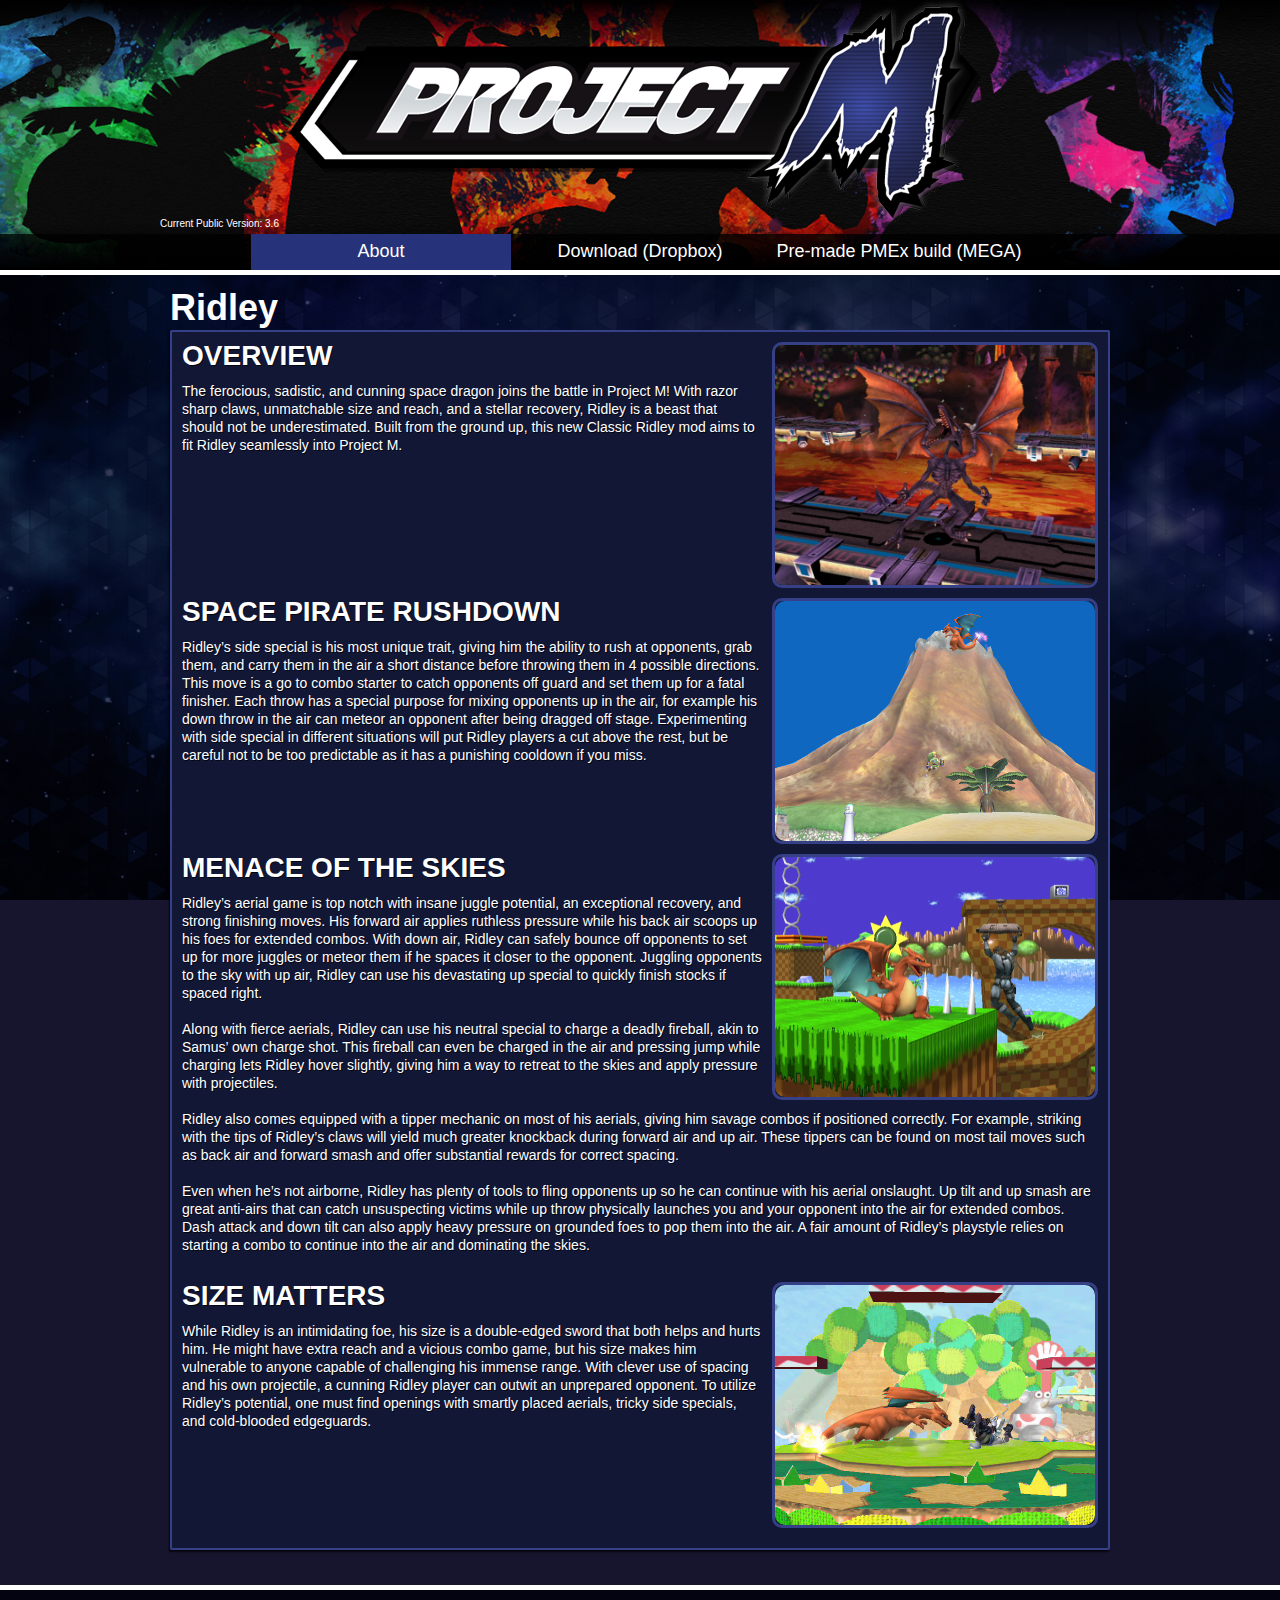
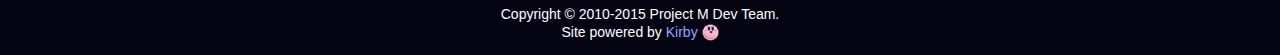
==== index.html @ 3164b512 "rename" ====
<!DOCTYPE html>
<html lang="en"><head><meta http-equiv="Content-Type" content="text/html; charset=UTF-8"><script type="text/javascript" async="" src="./Project M - Charizard_files/ga.js.download"></script><script type="text/javascript" async="" src="./Project%20M%20-%20Charizard_files/ga.js.download"></script><script type="text/javascript" async="" src="./Project%20M%20-%20Charizard_files/ga.js.download"></script>
<script type="text/javascript">window.addEventListener('DOMContentLoaded',function(){var v=archive_analytics.values;v.service='wb';v.server_name='wwwb-app57.us.archive.org';v.server_ms=427;archive_analytics.send_pageview({});});</script>
<script type="text/javascript" src="./Project M - Charizard_files/ait-client-rewrite.js.download" charset="utf-8"></script>
<script type="text/javascript" src="./Project M - Charizard_files/wbhack.js.download" charset="utf-8"></script>
<link rel="stylesheet" type="text/css" href="./Project M - Charizard_files/banner-styles.css">
<link rel="stylesheet" type="text/css" href="./Project M - Charizard_files/iconochive.css">
<!-- End Wayback Rewrite JS Include -->

  
  <title>Project M - Ridley</title>
  
  <meta name="description" content="Project M is a community-made mod of Brawl inspired by Super Smash Bros. Melee&#39;s gameplay designed to add rich, technical gameplay to a balanced cast of characters while additionally enhancing the speed of play.">
  <meta name="keywords" content="smash bros, melee, brawl, competitive, fighter">
  <meta name="robots" content="index, follow">

  <link rel="icon" type="image/png" href="https://web.archive.org/web/20151129030124im_/http://projectmgame.com:80/assets/images/fav-icon.png">
  <link href="./Project M - Charizard_files/styles.css" rel="stylesheet" type="text/css">
  <link rel="stylesheet" href="./Project M - Charizard_files/960.css">
  <script src="./Project M - Charizard_files/jquery.js.download"></script><style>@media print {#ghostery-purple-box {display:none !important}}</style>
  <script src="./Project M - Charizard_files/jquery.cycle.lite.js.download"></script>
  <script src="./Project M - Charizard_files/chart.js.download"></script>
  <link href="./Project M - Charizard_files/css" rel="stylesheet" type="text/css">
  </head>

<body style=""><!-- BEGIN WAYBACK TOOLBAR INSERT -->
<script type="text/javascript" src="./Project M - Charizard_files/timestamp.js.download" charset="utf-8"></script>
<script type="text/javascript" src="./Project M - Charizard_files/graph-calc.js.download" charset="utf-8"></script>
<script type="text/javascript" src="./Project M - Charizard_files/auto-complete.js.download" charset="utf-8"></script>
<script type="text/javascript" src="./Project M - Charizard_files/toolbar.js.download" charset="utf-8"></script>
<style type="text/css">
body {
  margin-top:0 !important;
  padding-top:0 !important;
  /*min-width:800px !important;*/
}
.wb-autocomplete-suggestions {
    text-align: left; cursor: default; border: 1px solid #ccc; border-top: 0; background: #fff; box-shadow: -1px 1px 3px rgba(0,0,0,.1);
    position: absolute; display: none; z-index: 2147483647; max-height: 254px; overflow: hidden; overflow-y: auto; box-sizing: border-box;
}
.wb-autocomplete-suggestion { position: relative; padding: 0 .6em; line-height: 23px; white-space: nowrap; overflow: hidden; text-overflow: ellipsis; font-size: 1.02em; color: #333; }
.wb-autocomplete-suggestion b { font-weight: bold; }
.wb-autocomplete-suggestion.selected { background: #f0f0f0; }
</style>
<script type="text/javascript">
__wm.bt(600,27,25,2,"web","http://projectmgame.com:80/en/characters/charizard","2015-11-29",1996);
</script><div class="wb-autocomplete-suggestions "></div><div class="wb-autocomplete-suggestions " style="left: 17px; top: 22px; width: 675px;"></div>
<!-- END WAYBACK TOOLBAR INSERT -->

	<header style="background-image:url('new.jpg'); background-size:cover;">
		<div class="logo"><a href="http://www.reddit.com/r/SSBPM"><img src="./Project M - Charizard_files/logo2.png" alt="Project M"></a></div>
	</header><div class="menu_div">
	<nav class="menu container_12">
	  <ul>
				<!-- <li><a href="https://web.archive.org/web/20151129030124/http://projectmgame.com/en/">Home</a></li> -->
				<li><a class="active" href="#">About</a></li>
				<li><a href="#">Download (Dropbox)</a></li>
				<li><a  href="#">Pre-made PMEx build (MEGA)</a></li>
				<!-- <li><a href="https://web.archive.org/web/20151129030124/http://projectmgame.com/en/stages">Stages</a></li>
				<li><a href="https://web.archive.org/web/20151129030124/http://projectmgame.com/en/streams">Streams</a></li> -->
			  </ul>
	</nav>

</div>

<div class="versions">
	<div class="publicVersion">Current Public Version: 3.6</div>
</div>


<script type="text/javascript">
$( "#devVersNum" ).load( "/version.php", function() {
});
</script>
<div class="main" style="background-image:url('bg-galaxy3-6.png'); background-size:cover;">

	<div class="container_12">
	
		
		<article class="content char_page grid_12">
			<h1>Ridley</h1>
			<section>
				<p><img src="./ridley-featured.jpg" class="char_img"></p>

<h1>OVERVIEW</h1>

<p>The ferocious, sadistic, and cunning space dragon joins the battle in Project M! With razor sharp claws, unmatchable size and reach, and a stellar recovery, Ridley is a beast that should not be underestimated. Built from the ground up, this new Classic Ridley mod aims to fit Ridley seamlessly into Project M.</p>

<p><br><clear></clear></p>

<div id="slideshow1" class="char_slides">
<img src="./Project M - Charizard_files/01.png" style="position: absolute; top: 0px; z-index: 3; opacity: 1;">
<img src="./Project M - Charizard_files/02.png" style="position: absolute; top: 0px; z-index: 2; display: none; opacity: 1;">
<img src="./Project M - Charizard_files/03.png" style="position: absolute; top: 0px; z-index: 1; display: none; opacity: 0;">
</div>

<h1>SPACE PIRATE RUSHDOWN</h1>

<p>Ridley’s side special is his most unique trait, giving him the ability to rush at opponents, grab them, and carry them in the air a short distance before throwing them in 4 possible directions. This move is a go to combo starter to catch opponents off guard and set them up for a fatal finisher. Each throw has a special purpose for mixing opponents up in the air, for example his down throw in the air can meteor an opponent after being dragged off stage. Experimenting with side special in different situations will put Ridley players a cut above the rest, but be careful not to be too predictable as it has a punishing cooldown if you miss.</p>

<p><br><clear></clear></p>

<div id="slideshow2" class="char_slides">
<img src="./Project M - Charizard_files/04.png" style="position: absolute; top: 0px; z-index: 3; opacity: 1;">
<img src="./Project M - Charizard_files/05.png" style="position: absolute; top: 0px; z-index: 2; display: none; opacity: 1;">
<img src="./Project M - Charizard_files/06.png" style="position: absolute; top: 0px; z-index: 1; display: none; opacity: 0;">
</div>

<h1>MENACE OF THE SKIES</h1>

<p>Ridley’s aerial game is top notch with insane juggle potential, an exceptional recovery, and strong finishing moves. His forward air applies ruthless pressure while his back air scoops up his foes for extended combos. With down air, Ridley can safely bounce off opponents to set up for more juggles or meteor them if he spaces it closer to the opponent. Juggling opponents to the sky with up air, Ridley can use his devastating up special to quickly finish stocks if spaced right.</p>

<p><br>Along with fierce aerials, Ridley can use his neutral special to charge a deadly fireball, akin to Samus’ own charge shot. This fireball can even be charged in the air and pressing jump while charging lets Ridley hover slightly, giving him a way to retreat to the skies and apply pressure with projectiles.</p>

<p><br>Ridley also comes equipped with a tipper mechanic on most of his aerials, giving him savage combos if positioned correctly. For example, striking with the tips of Ridley’s claws will yield much greater knockback during forward air and up air. These tippers can be found on most tail moves such as back air and forward smash and offer substantial rewards for correct spacing.</p>

<p><br>Even when he’s not airborne, Ridley has plenty of tools to fling opponents up so he can continue with his aerial onslaught. Up tilt and up smash are great anti-airs that can catch unsuspecting victims while up throw physically launches you and your opponent into the air for extended combos. Dash attack and down tilt can also apply heavy pressure on grounded foes to pop them into the air. A fair amount of Ridley’s playstyle relies on starting a combo to continue into the air and dominating the skies.
</p>

<p><br><clear></clear></p>

<div id="slideshow3" class="char_slides">
<img src="./Project M - Charizard_files/07.png" style="position: absolute; top: 0px; z-index: 3; opacity: 1;">
<img src="./Project M - Charizard_files/08.png" style="position: absolute; top: 0px; z-index: 2; display: none; opacity: 1;">
<img src="./Project M - Charizard_files/09.png" style="position: absolute; top: 0px; z-index: 1; display: none; opacity: 0;"></div>

<h1>SIZE MATTERS</h1>

<p>While Ridley is an intimidating foe, his size is a double-edged sword that both helps and hurts him. He might have extra reach and a vicious combo game, but his size makes him vulnerable to anyone capable of challenging his immense range. With clever use of spacing and his own projectile, a cunning Ridley player can outwit an unprepared opponent. To utilize Ridley’s potential, one must find openings with smartly placed aerials, tricky side specials, and cold-blooded edgeguards.</p>

<p><clear></clear></p>
			</section>
		</article>
						
		<script type="text/javascript">
			$(document).ready(function() {
				$("[id^=slideshow]").cycle({
					fx: 'fade' // choose your transition type, ex: fade, scrollUp, shuffle, etc...
				});
			});
		</script>
		
		<script type="text/javascript">		
	$(document).ready(function(){
		if(localStorage.scrollPos) {
			$("html").scrollTop(localStorage.scrollPos);
			$("body").scrollTop(localStorage.scrollPos);
		}
	
		$(window).unload(function(){
			if(typeof(Storage)!=="undefined") {
				localStorage.scrollPos = $(window).scrollTop();	
			}
		})
	})
</script>		
	</div>

</div>

  <script type="text/javascript">
	$(document).ready(function(){
		$('.collapse').hide();
	});

	$('.change_icon').click(function(e) {
	      $( this ).siblings('.collapse').toggle();
	});

        $('.change_title').click(function(e) {
	      $( this ).siblings('.collapse').toggle();
	});
	</script>
  
  <footer>
    <p>Copyright © 2010-2015 Project M Dev Team.</p>
	Site powered by <a href="http://getkirby.com/">Kirby</a> <img src="./Project M - Charizard_files/brawl_kirby.png" style="margin-bottom: -4px;">
  </footer>
 
<script>
	var rnd = Math.random();
	if(rnd < (0.02127659574468085 + .04 + .07)) {
		console.log("Debug A " + rnd + "|" + (0.02127659574468085 + .04 + .07));
	} else {
		console.log("Debug B " + rnd + "|" + (0.02127659574468085 + .04 + .07));
	}
</script>
 



<!--
playback timings (ms):
  LoadShardBlock: 157.126 (3)
  esindex: 0.01
  captures_list: 179.109
  CDXLines.iter: 16.235 (3)
  PetaboxLoader3.datanode: 107.936 (4)
  exclusion.robots: 0.451
  exclusion.robots.policy: 0.434
  RedisCDXSource: 1.631
  PetaboxLoader3.resolve: 245.339 (3)
  load_resource: 230.998
--></body></html>
---- Project M - Charizard_files/banner-styles.css ----
@import 'record.css'; /* for SPN1 */

#wm-ipp {
  min-height:65px;
  left:0;
  top:0;
  padding:0;
  margin:0;
  border-radius:0;
  background-color:transparent;
  font-size:11px;
}
#wm-ipp * {
  font-family:Lucida Grande, Helvetica, Arial, sans-serif;
  font-size:12px;
  line-height:1.2;
  letter-spacing:0;
  width:auto;
  height:auto;
  max-width:none;
  max-height:none;
  min-width:0;
  min-height:0;
  outline:none;
  float:none;
  text-align:left;
  border:none;
  color: #000;
  text-indent: 0;
  position: initial;
  background: none;
}
#wm-ipp div {
  display: block;
}
#wm-ipp div, #wm-ipp tr, #wm-ipp td, #wm-ipp a, #wm-ipp form {
  padding:0;
  margin:0;
  border:none;
  border-radius:0;
  background-color:transparent;
  background-image:none;
  z-index:2147483640;
  height:auto;
}
#wm-ipp table {
  border:none;
  border-collapse:collapse;
  margin:0;
  padding:0;
  width:auto;
  font-size:inherit;
}
#wm-ipp form input {
  padding:1px !important;
  height:auto;
  display:inline;
  margin:0;
  color: #000;
  background: none #fff;
  border: 1px solid #666;
}
#wm-ipp form input[type=submit] {
  padding:0 8px !important;
  margin:1px 0 1px 5px !important;
  width:auto !important;
  border: 1px solid #000 !important;
  background: #fff !important;
  color: #000 !important;
}
#wm-ipp a {
  display: inline;
}    
#wm-ipp a:hover{
  text-decoration:underline;
}
#wm-ipp a.wm-btn:hover {
  text-decoration:none;
  color:#ff0 !important;
}
#wm-ipp a.wm-btn:hover span {
  color:#ff0 !important;
}
#wm-ipp #wm-ipp-inside {
  margin: 0 6px;
  border:5px solid #000;
  border-top:none;
  background-color:rgba(255,255,255,0.9);
  -moz-box-shadow:1px 1px 4px #333;
  -webkit-box-shadow:1px 1px 4px #333;
  box-shadow:1px 1px 4px #333;
  border-radius:0 0 8px 8px;
}
/* selectors are intentionally verbose to ensure priority */
#wm-ipp #wm-logo {
  padding:0 10px;
  vertical-align:middle;
  min-width:110px;
  width:15%;
}
#wm-ipp table tr::before, #wm-ipp table tr::after {
  margin: 0;
  height: auto;
}
#wm-ipp table.c {
  vertical-align:top;
  margin-left: 4px;
}
#wm-ipp table.c td {
  border:none !important;
}
#wm-ipp .c td.u {
  padding:3px 0 !important;
  text-align:center;
}
#wm-ipp .c td.n {
  padding:0 0 0 5px !important;
  vertical-align: bottom;
}
#wm-ipp .c td.n a {
  text-decoration:none;
  color:#33f;
  font-weight:bold;
}
#wm-ipp .c td.n td.b {
  padding:0 6px 0 0 !important;
  text-align:right !important;
  overflow:visible;
  white-space:nowrap;
  color:#99a;
  vertical-align:middle;
}
#wm-ipp .c td.n tr.y td.b {
  padding:0 6px 2px 0 !important;
}
#wm-ipp .c td.n td.c {
  background:#000;
  color:#ff0;
  font-weight:bold;
  padding:0 !important;
  text-align:center;
}
#wm-ipp.hi .c td.n td.c {
  color:#ec008c;
}
#wm-ipp .c td.n td.f {
  padding:0 0 0 6px !important;
  text-align:left !important;
  overflow:visible;
  white-space:nowrap;
  color:#99a;
  vertical-align:middle;
}
#wm-ipp .c td.n tr.m td {
  text-transform:uppercase;
  white-space:nowrap;
  padding:2px 0;
}
#wm-ipp .c td.s {
  padding:0 5px 0 0 !important;
  text-align:center;
  vertical-align:bottom;
}
#wm-ipp #wm-nav-captures {
  white-space: nowrap;
}
#wm-ipp .c td.s a.t {
  color:#33f;
  font-weight:bold;
  line-height: 1.8;
}
#wm-ipp .c td.s div.r {
  color: #666;
  font-size:9px;
  white-space:nowrap;
}
#wm-ipp .c td.k {
  vertical-align:bottom;
  padding-bottom:2px;
}
#wm-ipp .c td.s {
  padding:0 5px 2px 0 !important;
}
#wm-ipp td#displayMonthEl {
  padding: 2px 0 !important;
}
#wm-ipp td#displayYearEl {
  padding: 0 0 2px 0 !important;
}

div#wm-ipp-sparkline {
  position:relative;/* for positioning markers */
  white-space:nowrap;
  background-color:#fff;
  cursor:pointer;
  line-height:0.9;
}
#sparklineImgId, #wm-sparkline-canvas {
  position:relative;
  z-index:9012;
  max-width:none;
}
#wm-ipp-sparkline div.yt {
  position:absolute;
  z-index:9010 !important;
  background-color:#ff0 !important;
}
#wm-ipp-sparkline div.mt {
  position:absolute;
  z-index:9013 !important;
  background-color:#ec008c !important;
}  
#wm-ipp .r {
  position:relative;
}
#wm-ipp .r a {
  color:#33f;
  border:none;
  position:relative;
  background-color:transparent;
  background-repeat:no-repeat !important;
  background-position:100% 100% !important;
  text-decoration: none;
}
#wm-ipp #wm-capinfo .c-logo {
  display:block;
  float:left;
  margin-right:3px;
  width:90px;
  min-height:90px;
  max-height: 290px;
  border-radius:45px;
  overflow:hidden;
  background-position:50%;
  background-size:auto 90px;
  box-shadow: 0 0 2px 2px rgba(208,208,208,128) inset;
}
#wm-ipp #wm-capinfo .c-logo span {
  display:inline-block;
}
#wm-ipp #wm-capinfo .c-logo img {
  height:90px;
  position:relative;
  left:-50%;
}
#wm-ipp #wm-capinfo .wm-title {
  font-size:130%;
}
#wm-ipp #wm-capinfo a.wm-selector {
  display:inline-block;
  color: #aaa;
  text-decoration:none !important;
  padding: 2px 8px;
}
#wm-ipp #wm-capinfo a.wm-selector.selected {
  background-color:#666;
}
#wm-ipp #wm-capinfo a.wm-selector:hover {
  color: #fff;
}
#wm-ipp #wm-expand {
  right: 1px;
  bottom: -1px;
  color: #ffffff;
  background-color: #666 !important;
  padding:0 5px 0 3px !important;
  border-radius: 3px 3px 0 0 !important;
}
#wm-ipp #wm-expand span {
  color: #ffffff;
}
#wm-ipp #wm-expand #wm-expand-icon {
  display: inline-block;
  transition: transform 0.5s;
  transform-origin: 50% 45%;
}
#wm-ipp #wm-expand.wm-open #wm-expand-icon {
  transform: rotate(180deg);
}
#wm-ipp #wmtb {
  text-align:right;
}
#wm-ipp #wmtb #wmtbURL {
  width: calc(100% - 45px);
}
#wm-ipp #wm-graph-anchor {
  border-right:1px solid #ccc;
}
/* time coherence */
html.wb-highlight {
  box-shadow: inset 0 0 0 3px #a50e3a !important;
}    
.wb-highlight {
  outline: 3px solid #a50e3a !important;
}

@media (min-width:946px) {
#wm-ipp #wm-graph-anchor {
  display:block !important;
}
}
@media (max-width:945px) {
#wm-ipp #wm-graph-anchor {
  display:none !important;
}
#wm-ipp table.c {
  width: 85%;
  width: calc(100% - 131px);
}
}
@media (max-width:1096px) {
#wm-logo {
  display:none !important;
}
}

#wm-btns>#wm-save-snapshot-open {
  margin-right: 7px;
  top: -6px;
}

#wm-btns>#wm-sign-in {
  box-sizing: content-box;
  display: none;
  margin-right: 7px;
  top: -8px;

  /*
  round border around sign in button
  */
  border: 2px #000 solid;
  border-radius: 14px;
  padding-right: 2px;
  padding-bottom: 2px;
  width: 11px;
  height: 11px;
}

#wm-btns>#wm-sign-in>.iconochive-person {
  font-size: 12.5px;
}

#wm-save-snapshot-open > .iconochive-web {
  color:#000;
  font-size:160%;
}

#wm-btns>#wm-save-snapshot-in-progress {
  display: none;
  font-size:160%;
  opacity: 0.5;
  position: relative;
  margin-right: 7px;
  top: -5px;
}

#wm-btns>#wm-save-snapshot-success {
  display: none;
  color: green;
  position: relative;
  top: -7px;
}

#wm-btns>#wm-save-snapshot-fail {
  display: none;
  color: red;
  position: relative;
  top: -7px;
}
---- Project M - Charizard_files/iconochive.css ----
@font-face{font-family:'Iconochive-Regular';src:url('https://archive.org/includes/fonts/Iconochive-Regular.eot?-ccsheb');src:url('https://archive.org/includes/fonts/Iconochive-Regular.eot?#iefix-ccsheb') format('embedded-opentype'),url('https://archive.org/includes/fonts/Iconochive-Regular.woff?-ccsheb') format('woff'),url('https://archive.org/includes/fonts/Iconochive-Regular.ttf?-ccsheb') format('truetype'),url('https://archive.org/includes/fonts/Iconochive-Regular.svg?-ccsheb#Iconochive-Regular') format('svg');font-weight:normal;font-style:normal}
[class^="iconochive-"],[class*=" iconochive-"]{font-family:'Iconochive-Regular'!important;speak:none;font-style:normal;font-weight:normal;font-variant:normal;text-transform:none;line-height:1;-webkit-font-smoothing:antialiased;-moz-osx-font-smoothing:grayscale}
.iconochive-Uplevel:before{content:"\21b5"}
.iconochive-exit:before{content:"\1f6a3"}
.iconochive-beta:before{content:"\3b2"}
.iconochive-logo:before{content:"\1f3db"}
.iconochive-audio:before{content:"\1f568"}
.iconochive-movies:before{content:"\1f39e"}
.iconochive-software:before{content:"\1f4be"}
.iconochive-texts:before{content:"\1f56e"}
.iconochive-etree:before{content:"\1f3a4"}
.iconochive-image:before{content:"\1f5bc"}
.iconochive-web:before{content:"\1f5d4"}
.iconochive-collection:before{content:"\2211"}
.iconochive-folder:before{content:"\1f4c2"}
.iconochive-data:before{content:"\1f5c3"}
.iconochive-tv:before{content:"\1f4fa"}
.iconochive-article:before{content:"\1f5cf"}
.iconochive-question:before{content:"\2370"}
.iconochive-question-dark:before{content:"\3f"}
.iconochive-info:before{content:"\69"}
.iconochive-info-small:before{content:"\24d8"}
.iconochive-comment:before{content:"\1f5e9"}
.iconochive-comments:before{content:"\1f5ea"}
.iconochive-person:before{content:"\1f464"}
.iconochive-people:before{content:"\1f465"}
.iconochive-eye:before{content:"\1f441"}
.iconochive-rss:before{content:"\221e"}
.iconochive-time:before{content:"\1f551"}
.iconochive-quote:before{content:"\275d"}
.iconochive-disc:before{content:"\1f4bf"}
.iconochive-tv-commercial:before{content:"\1f4b0"}
.iconochive-search:before{content:"\1f50d"}
.iconochive-search-star:before{content:"\273d"}
.iconochive-tiles:before{content:"\229e"}
.iconochive-list:before{content:"\21f6"}
.iconochive-list-bulleted:before{content:"\2317"}
.iconochive-latest:before{content:"\2208"}
.iconochive-left:before{content:"\2c2"}
.iconochive-right:before{content:"\2c3"}
.iconochive-left-solid:before{content:"\25c2"}
.iconochive-right-solid:before{content:"\25b8"}
.iconochive-up-solid:before{content:"\25b4"}
.iconochive-down-solid:before{content:"\25be"}
.iconochive-dot:before{content:"\23e4"}
.iconochive-dots:before{content:"\25a6"}
.iconochive-columns:before{content:"\25af"}
.iconochive-sort:before{content:"\21d5"}
.iconochive-atoz:before{content:"\1f524"}
.iconochive-ztoa:before{content:"\1f525"}
.iconochive-upload:before{content:"\1f4e4"}
.iconochive-download:before{content:"\1f4e5"}
.iconochive-favorite:before{content:"\2605"}
.iconochive-heart:before{content:"\2665"}
.iconochive-play:before{content:"\25b6"}
.iconochive-play-framed:before{content:"\1f3ac"}
.iconochive-fullscreen:before{content:"\26f6"}
.iconochive-mute:before{content:"\1f507"}
.iconochive-unmute:before{content:"\1f50a"}
.iconochive-share:before{content:"\1f381"}
.iconochive-edit:before{content:"\270e"}
.iconochive-reedit:before{content:"\2710"}
.iconochive-gear:before{content:"\2699"}
.iconochive-remove-circle:before{content:"\274e"}
.iconochive-plus-circle:before{content:"\1f5d6"}
.iconochive-minus-circle:before{content:"\1f5d5"}
.iconochive-x:before{content:"\1f5d9"}
.iconochive-fork:before{content:"\22d4"}
.iconochive-trash:before{content:"\1f5d1"}
.iconochive-warning:before{content:"\26a0"}
.iconochive-flash:before{content:"\1f5f2"}
.iconochive-world:before{content:"\1f5fa"}
.iconochive-lock:before{content:"\1f512"}
.iconochive-unlock:before{content:"\1f513"}
.iconochive-twitter:before{content:"\1f426"}
.iconochive-facebook:before{content:"\66"}
.iconochive-googleplus:before{content:"\67"}
.iconochive-reddit:before{content:"\1f47d"}
.iconochive-tumblr:before{content:"\54"}
.iconochive-pinterest:before{content:"\1d4df"}
.iconochive-popcorn:before{content:"\1f4a5"}
.iconochive-email:before{content:"\1f4e7"}
.iconochive-embed:before{content:"\1f517"}
.iconochive-gamepad:before{content:"\1f579"}
.iconochive-Zoom_In:before{content:"\2b"}
.iconochive-Zoom_Out:before{content:"\2d"}
.iconochive-RSS:before{content:"\1f4e8"}
.iconochive-Light_Bulb:before{content:"\1f4a1"}
.iconochive-Add:before{content:"\2295"}
.iconochive-Tab_Activity:before{content:"\2318"}
.iconochive-Forward:before{content:"\23e9"}
.iconochive-Backward:before{content:"\23ea"}
.iconochive-No_Audio:before{content:"\1f508"}
.iconochive-Pause:before{content:"\23f8"}
.iconochive-No_Favorite:before{content:"\2606"}
.iconochive-Unike:before{content:"\2661"}
.iconochive-Song:before{content:"\266b"}
.iconochive-No_Flag:before{content:"\2690"}
.iconochive-Flag:before{content:"\2691"}
.iconochive-Done:before{content:"\2713"}
.iconochive-Check:before{content:"\2714"}
.iconochive-Refresh:before{content:"\27f3"}
.iconochive-Headphones:before{content:"\1f3a7"}
.iconochive-Chart:before{content:"\1f4c8"}
.iconochive-Bookmark:before{content:"\1f4d1"}
.iconochive-Documents:before{content:"\1f4da"}
.iconochive-Newspaper:before{content:"\1f4f0"}
.iconochive-Podcast:before{content:"\1f4f6"}
.iconochive-Radio:before{content:"\1f4fb"}
.iconochive-Cassette:before{content:"\1f4fc"}
.iconochive-Shuffle:before{content:"\1f500"}
.iconochive-Loop:before{content:"\1f501"}
.iconochive-Low_Audio:before{content:"\1f509"}
.iconochive-First:before{content:"\1f396"}
.iconochive-Invisible:before{content:"\1f576"}
.iconochive-Computer:before{content:"\1f5b3"}
---- Project M - Charizard_files/styles.css ----
n/* Style reset */
/* http://meyerweb.com/eric/tools/css/reset/ 
   v2.0 | 20110126
   License: none (public domain)
*/

html, body, div, span, applet, object, iframe,
h1, h2, h3, h4, h5, h6, p, blockquote, pre,
a, abbr, acronym, address, big, cite, code,
del, dfn, em, img, ins, kbd, q, s, samp,
small, strike, strong, sub, sup, tt, var,
b, u, i, center,
dl, dt, dd, ol, ul, li,
fieldset, form, label, legend,
table, caption, tbody, tfoot, thead, tr, th, td,
article, aside, canvas, details, embed, 
figure, figcaption, footer, header, hgroup, 
menu, nav, output, ruby, section, summary,
time, mark, audio, video {
	margin: 0;
	padding: 0;
	border: 0;
	font-size: 100%;
	font: inherit;
	vertical-align: baseline;
}
/* HTML5 display-role reset for older browsers */
article, aside, details, figcaption, figure, 
footer, header, hgroup, menu, nav, section {
	display: block;
}
body {
	line-height: 1;
}
ol, ul {
	list-style: none;
}
blockquote, q {
	quotes: none;
}
blockquote:before, blockquote:after,
q:before, q:after {
	content: '';
	content: none;
}
table {
	border-collapse: collapse;
	border-spacing: 0;
}

strong, b {
	font-weight: bold;
}

em {
	font-style: italic;
}

/* End of style reset */

html {
  text-rendering: optimizeLegibility;
  -webkit-font-smoothing: antialiased;
}
body {
  font-family: Helvetica, Arial, sans-serif;
  font-size: 14px;
  line-height: 18px;
  background: #030312;
  color: #fff;
  margin: 0px;
}

a {
  color: #8fa6ff;
  text-decoration: none;
}

a,
a:hover,
a:active,
a:visited {
  outline: 0px;
}

a:hover {
  color: #bfcbfa;
}

img {
  outline: 0;
  border: 0;
}

clear {
	display: block;
	height: 10px;
	clear: both;
}

hr {
	border-color: #364086;
}

/* Header Block */

.debug { position: absolute; }

header {
	height: 270px;
	width: 100%;
	border-bottom: 5px solid white;
	background: url('/web/20151120034058im_/http://projectmgame.com/assets/images/headers/new.jpg') top center no-repeat;
}

.logo {
	position: absolute;
	width: 100%;
	text-align: center;
}

.logo a {
	margin: 0px auto; 
	width: 750px; 
	height: 260px;
	display: block;
}

.logo img { height: 100%; }

/* End Header Styles */


/* Navigation Menu */

.menu_div {
	background: rgba(0, 0, 0, .75);
	position: absolute;
	top: 234px;
	width: 100%;
}

nav.menu {
	font-size: 18px;
	text-align: center;
}

nav.menu li {
	margin: 0px -3px;
	display: inline-block;
	width: 260px;
}

nav.menu li a {
	font-family: 'Source Sans Pro', sans-serif;
	padding-top: 8px;
	height: 28px;
	display: block;
	width: 100%;
	color: white;
	-moz-transition: all .15s;
    -webkit-transition: all .15s;
    -o-transition: all .15s;
    transition: all .15s;
}

nav.menu li a.active {
	background: #263279;
}

nav.menu li a:hover {
	background: #39468a;
}

.versions { 
	position: relative;
	margin-top: 12px;
	font-size: 10px;
	font-family: Helvetica, Arial, sans-serif;
	width: 960px;
	margin: 0px auto;
}
.publicVersion { position: absolute; left: 0px; text-align: left; top: -60px; }
.devVersion { position: absolute; right: 0px; text-align: right; top: -60px; }
#devVersNum { display: inline-block; }

/* End Navigation Styles */

/* Content area */

.main {
	padding: 15px 0px;
	background: #17142d url('/web/20151120034058im_/http://projectmgame.com/assets/images/bg-galaxy3-6.png') no-repeat top center;
	background-size: cover;
	background-attachment: fixed;
	border-bottom: 5px solid white;
}

.breadcrumbs li {
	display: inline-block; 
	list-style-type: none;
}

#sidebar {
	float: right;
}

#sidebar h1 {
	text-align: center;
	font-size: 30px;
}

.partners a {
	width: 280px;
	height: 48px;
	display: block;
	margin-bottom: 5px;
	background: url('/web/20151120034058im_/http://projectmgame.com/assets/images/Partners.png');
}

.partners a.tourneylocator { background-position: 0px 0px; }

.partners a:hover { background-position-x: -280px; }

.external a {
	width: 280px;
	height: 48px;
	display: block;
	margin-bottom: 5px;
	background: url('/web/20151120034058im_/http://projectmgame.com/assets/images/External Links.png');
}

.external a.facebook { background-position: 0px 0px; }
.external a.forums { background-position: -280px 0px; }
.external a.irc { background-position: -560px 0px; }
.external a.subreddit { background-position: -840px 0px; }
.external a.youtube { background-position: -1120px 0px; }

.external a:hover { background-position-y: -48px; }

.external a:last-child { margin-bottom: 0px; }

.content .numberlist {
	list-style-type: decimal;
	margin-left: 20px;
}

.content .bulletlist {
	list-style-type: disc;
	margin-left: 20px;
}

.content {
	margin-bottom: 10px;
}

.content h1 {
	font-family: 'Source Sans Pro', sans-serif;
	font-size: 36px;
	color: white;
	font-weight: bold;
	margin-bottom: 4px;
	line-height: 1em;
}

.content section h1 {
	margin: 12px 0px;
	font-size: 28px;
}

.content img { max-width: 590px; }
.content img.inline { display: inline-block; }
.content img.grid { width: 295px; }

.content section {
	background: #131736;
	border: 2px solid #364086;
	margin-bottom: 10px;
	padding: 10px;
	-webkit-box-shadow: -1px 2px 2px rgba(0, 0, 0, 0.75);
	-moz-box-shadow:    -1px 2px 2px rgba(0, 0, 0, 0.75);
	box-shadow:         -1px 2px 2px rgba(0, 0, 0, 0.75);
	text-shadow:         1px 1px 0px rgba(0, 0, 0, 0.75);
	-webkit-border-radius: 2px;
	-moz-border-radius: 2px;
	border-radius: 2px;
}

.download_box {
	padding: 6px 0px;
	border: 1px solid white;
	width: 594px;
}

.download_box div { font-size: 16px; display: inline-block; }
.download_box > div { width: 576px; padding: 2px 10px; }
.download_box > div > div { float: right; }

.char_page section h1 {
	margin: 0px 0px 12px;
}

.char_list {	text-align: center; }
.char_list > section > img { margin: 0px 2px; }

.char_list a {
	margin: 0px 2px;
	display: inline-block;
	position: relative;
	width: 80px;
	height: 56px;
	border: 1px solid transparent;
	-moz-transition: border .15s;
    -webkit-transition: border .15s;
    -o-transition: border .15s;
    transition: border .15s;
}

.char_list a:hover { border: 1px solid white; }

.char_list a, .char_list img { 
	width: 80px;
	-webkit-border-radius: 4px;
	-moz-border-radius: 4px;
	border-radius: 4px;
}

#sidebar.char_list a, #sidebar.char_list img { width: 58px; height: 40px; }

.char_img, .char_slides {
	width: 320px;
	height: 240px;
	float: right;
	border: 3px solid #364086;
	margin-left: 10px;
	position: relative;
	-webkit-border-radius: 10px;
	-moz-border-radius: 10px;
	border-radius: 10px;
}

.char_slides img {
	position: absolute; 
	top: 0px; 
	width: 320px;
	-webkit-border-radius: 10px;
	-moz-border-radius: 10px;
	border-radius: 10px;
}

.main .stage_list { display: none; }

#stages.stage_list { display: block; }

.stage_page h1 { text-align: center; }
.stage_page section h1 { margin: 0px 0px 12px; }
.stage_page section { min-height: 186px; }

.stage_list { text-align: center; }
.stage_list > section > img { margin: 0px 2px; }
.stage_list section { vertical-align: top; }

.stage_list a {
	margin: 2px;
	display: inline-block;
	position: relative;
	width: 90px;
	height: 60px;
	overflow: hidden;
	border: 1px solid transparent;
	-moz-transition: border .15s;
    -webkit-transition: border .15s;
    -o-transition: border .15s;
    transition: border .15s;
}

.stage_list img { width: 90px; margin-top: -15px; }

.stage_list a:hover { border: 1px solid white; }

.stage_list a, .stage_list img { 
	-webkit-border-radius: 4px;
	-moz-border-radius: 4px;
	border-radius: 4px;
	vertical-align: top;
}

.stage_img {
	width: 176px;
	height: 176px;
	float: right;
	border: 3px solid #364086;
	margin-left: 10px;
	position: relative;
	-webkit-border-radius: 10px;
	-moz-border-radius: 10px;
	border-radius: 10px;
}

.social_links {
	position: absolute;
	right: 0px;
	top: -6px;
	text-align: center;
}

.social {
	padding: 2px 4px 0px;
	margin: 2px;
	display: inline-block;
	width: 70px;
	height: 20px;
	font-weight: bold;
	font-size: 14px;
	text-align: center;
	color: white;
	-webkit-border-radius: 4px;
	-moz-border-radius: 4px;
	border-radius: 4px;
	opacity: .6;
	-moz-transition: all .15s;
    -webkit-transition: all .15s;
    -o-transition: all .15s;
    transition: all .15s;
}

.content section .info_block { 
	font-size: 12px;
	position: relative;
}

.social:hover { color: white; opacity: 1; }

.social.facebook { background: #425f9c; }
.social.facebook:hover { background: #6987c6; }

.social.twitter { background: #01b7ee; }
.social.twitter:hover { background: #60d3f6; }
.social.twitter i { margin-right: 5px; }

.social.reddit { background: #8fb5db; }
.social.reddit:hover { background: #acc9e6; }
.social.reddit i { margin-right: 5px; }

.changelog {
	min-height: 29px;
	width: 577px;
	padding: 5px 8px 2px;
	margin: 4px 0px;
	border: 1px solid #2e3964;
	position: relative;
}

.change_icon {
	display: inline-block;
    margin-top: 0px;
    padding: 2px 8px;
    position: relative;
    z-index: 2;
	cursor: pointer;
}

.change_title {
	position: absolute;
    display: block;
    height: 46px;
    left: 0px;
    top: 0px;
    line-height: 42px;
    width: 100%;
    box-sizing: border-box;
    padding-left: 58px;
	cursor: pointer;
}

.change_highlight {
	background-color: #00457A;
    padding: 0px 5px 1px;
    -webkit-border-radius: 5px;
	-moz-border-radius: 5px;
	border-radius: 5px;
	display: inline-block;
}

.changelog:hover .change_icon, .changelog:hover .change_title {
	background: #192246;
}

.changelog:hover .collapse:after {
	content: "X";
	display: block;
	position: absolute;
	top: 10px;
	right: 10px;
	width: 10px;
	height: 10px;
	-webkit-border-radius: 4px;
	-moz-border-radius: 4px;
	border-radius: 4px;
	background: #2e3964;
	color: #ccddee;
	padding: 6px;
	line-height: 10px;
	cursor: pointer;
}

.content .changelog h1 {
	margin: 0px;
	font-size: 16px;
	padding: 5px;
	display: block;
	background: #5d6ca6;
	border-bottom: 1px solid #2e3964;
}

.changelog .collapse {
	padding: 2px 5px;
}

/* End content styles */

/* Character Page styles */

.simple {
	display: block;
}

.fulltext {
	display: none;
}

.viewSwitch {
	position: absolute;
	top: 16px;
	right: 10px;
	font-weight: bold;
	padding: 2px 15px;
	background: #131736;
	border: 2px solid #364086;
	-webkit-border-top-left-radius: 4px;
	-webkit-border-top-right-radius: 4px;
	-moz-border-radius-topleft: 4px;
	-moz-border-radius-topright: 4px;
	border-top-left-radius: 4px;
	border-top-right-radius: 4px;
}

.charSide {
	float: right;
}

.charPreview {
	width: 300px;
	text-align: center;
	position: relative;
}

.charPreview:hover .charTooltip {
	top: 210px;
	opacity: 1;
}

.charTooltip {
	background: rgba(0,0,0,.5);
	-webkit-border-radius: 4px;
	-moz-border-radius: 4px;
	padding: 4px 8px;
	border-radius: 4px;
	width: 250px;
	margin: 0px auto;
	font-size: 12px;
	position: absolute;
	left: 25px;
	top: 200px;
	opacity: 0;
	transition: all .25s;
}

.moveset {
	float: left;
	margin-bottom: 10px;
	width: 610px;
}

.charBox {
	width: 300px;
	float: left;
	margin-top: 10px;
	position: relative;
	text-align: center;
}

.moveset .charBox:first-child {
	margin-right: 10px;
}

.src64, .srcMelee, .srcBrawl, .srcPM {
	margin: 2px 7px;
	font-weight: bold;
}

.src64 { color: #ffff00; }
.srcMelee { color: #3494e5; }
.srcBrawl { color: #e41a18; }
.srcPM { color: #5a55c6; }

#statChart {
	margin-top: -50px;
}

.charBox .charSlides, .charBox .charIMG {
	width: 300px;
	height: 225px;
}

.charSlides img, .charIMG img {
	position: absolute;
	left: 0px;
	top: 0px; 
	width: 300px;
	-webkit-border-radius: 4px;
	-moz-border-radius: 4px;
	border-radius: 4px;
}

.charBox .moveTitle {
	font-weight: bold;
	font-size: 26px;
	text-align: center;
	padding: 15px 0px 7px;
	background: -moz-linear-gradient(top, rgba(0,0,0,0) 0%, rgba(0,0,0,0.65) 100%);
	background: -webkit-gradient(linear, left top, left bottom, color-stop(0%,rgba(0,0,0,0)), color-stop(100%,rgba(0,0,0,0.65)));
	background: -webkit-linear-gradient(top, rgba(0,0,0,0) 0%,rgba(0,0,0,0.65) 100%);
	background: -o-linear-gradient(top, rgba(0,0,0,0) 0%,rgba(0,0,0,0.65) 100%);
	background: -ms-linear-gradient(top, rgba(0,0,0,0) 0%,rgba(0,0,0,0.65) 100%);
	background: linear-gradient(to bottom, rgba(0,0,0,0) 0%,rgba(0,0,0,0.65) 100%);
	filter: progid:DXImageTransform.Microsoft.gradient( startColorstr='#00000000', endColorstr='#a6000000',GradientType=0 );
	position: absolute;
	width: 100%;
	top: 185px;
	z-index: 5;
	-webkit-border-bottom-right-radius: 4px;
	-webkit-border-bottom-left-radius: 4px;
	-moz-border-radius-bottomright: 4px;
	-moz-border-radius-bottomleft: 4px;
	border-bottom-right-radius: 4px;
	border-bottom-left-radius: 4px;
	margin-bottom: 4px;
}

/* End character page styles */

/* Splash page */

.main.splash {
	margin-top: 100px;
	border-top: 5px solid white;
	text-align: center;
}

/* End splash */

/* Stream page styles */

.streampage h1, .streampage section { text-align: center; }
.streamblock a { color: white; }

.streamblock {
	display: inline-block;
	width: 295px;
	margin: 5px;
	position: relative;
	cursor: pointer;
}

.streamblock:hover .streamtitle { opacity: 1; top: 4px; }
.streamblock:hover .streamthumb { opacity: .75; }
.streamblock:hover .streamname { background: none; height: 48px; padding-top: 24px; top: 57px; }

.streamblock img {
	width: 100%;
}

.streamtitle {
	position: absolute;
	width: 100%;
	text-align: center;
	top: 1px;
	padding: 0px 5px;
	box-sizing: border-box;
	word-break: break-all;
	opacity: 0;
	transition: all .2s;
	-webkit-transition: all .2s;
	-moz-transition: all .2s;
	z-index: 1;
}

.streamviewers {
	position: absolute;
	bottom: 5px;
	right: 5px;
	text-shadow: 0px 1px 2px black;
	font-weight: bold;
	font-size: 16px;
	z-index: 1;
}

.streamname {
	position: absolute;
	width: 295px;
	text-align: center;
	font-size: 24px;
	top: 75px;
	text-shadow: 0px 1px 2px black;
	background: rgba(0,0,0,.75);
	height: 24px;
	padding-top: 6px;
	transition: all .2s;
	-webkit-transition: all .2s;
	-moz-transition: all .2s;
	z-index: 1;
}

.streamthumb {
	position: absolute;
	width: 100%;
	height: 100%;
	background: black;
	opacity: 0;
	transition: opacity .2s;
	-webkit-transition: opacity .2s;
	-moz-transition: opacity .2s;
	z-index: 0;
}

/* End stream page */

/* Announcement page styles */

.announce .menu_div {
	z-index: 1;
	top: 10px;
	overflow: hidden;
}

.announce .wrapper {
	padding-top: 125px;
	height: 375px;
}

.announce .main {
	z-index: 0;
	height: 500px;
	padding: 0px;
}

.announce article {
	margin-top: 150px;
	position: relative;
}

.silhouette {
	bottom: 20px;
	left: 0px;
	position: absolute;
}

/* End announcement styles */

/* Footer styles */

footer {
	padding-top: 15px;
	height: 50px;
	text-align: center;
}

/* End Footer */

/* Icomoon fonts */

@font-face {
	font-family: 'icomoon';
	src:url('/web/20151120034058im_/http://projectmgame.com/assets/styles/fonts/icomoon.eot');
	src:url('/web/20151120034058im_/http://projectmgame.com/assets/styles/fonts/icomoon.eot#iefix') format('embedded-opentype'),
		url('/web/20151120034058im_/http://projectmgame.com/assets/styles/fonts/icomoon.woff') format('woff'),
		url('/web/20151120034058im_/http://projectmgame.com/assets/styles/fonts/icomoon.ttf') format('truetype'),
		url('/web/20151120034058im_/http://projectmgame.com/assets/styles/fonts/icomoon.svg#icomoon') format('svg');
	font-weight: normal;
	font-style: normal;
}

/* Use the following CSS code if you want to use data attributes for inserting your icons */
[data-icon]:before {
	font-family: 'icomoon';
	content: attr(data-icon);
	speak: none;
	font-weight: normal;
	font-variant: normal;
	text-transform: none;
	line-height: 1;
	-webkit-font-smoothing: antialiased;
}

/* Use the following CSS code if you want to have a class per icon */
/*
Instead of a list of all class selectors,
you can use the generic selector below, but it's slower:
[class*="icon-"] {
*/
.icon-facebook, .icon-twitter, .icon-reddit {
	font-family: 'icomoon';
	speak: none;
	font-style: normal;
	font-weight: normal;
	font-variant: normal;
	text-transform: none;
	line-height: 1;
	-webkit-font-smoothing: antialiased;
}
.icon-facebook:before {
	content: "\e000";
}
.icon-twitter:before {
	content: "\e001";
}
.icon-reddit:before {
	content: "\e002";
}

/* End Icomoon */
/*
     FILE ARCHIVED ON 03:40:58 Nov 20, 2015 AND RETRIEVED FROM THE
     INTERNET ARCHIVE ON 00:27:47 Jan 03, 2019.
     JAVASCRIPT APPENDED BY WAYBACK MACHINE, COPYRIGHT INTERNET ARCHIVE.

     ALL OTHER CONTENT MAY ALSO BE PROTECTED BY COPYRIGHT (17 U.S.C.
     SECTION 108(a)(3)).
*/
/*
playback timings (ms):
  LoadShardBlock: 35.82 (3)
  esindex: 0.006
  captures_list: 72.053
  CDXLines.iter: 10.621 (3)
  PetaboxLoader3.datanode: 58.004 (5)
  exclusion.robots: 0.179
  exclusion.robots.policy: 0.167
  RedisCDXSource: 21.991
  PetaboxLoader3.resolve: 68.274 (2)
  load_resource: 140.6
*/
---- Project M - Charizard_files/960.css ----
/*
  960 Grid System ~ Core CSS.
  Learn more ~ http://960.gs/

  Licensed under GPL and MIT.
*/

/*
  Forces backgrounds to span full width,
  even if there is horizontal scrolling.
  Increase this if your layout is wider.

  Note: IE6 works fine without this fix.
*/

body {
  min-width: 960px;
}

/* `Container
----------------------------------------------------------------------------------------------------*/

.container_12,
.container_16 {
  position: relative;
  margin-left: auto;
  margin-right: auto;
  width: 960px;
}

/* `Grid >> Global
----------------------------------------------------------------------------------------------------*/

.grid_1,
.grid_2,
.grid_3,
.grid_4,
.grid_5,
.grid_6,
.grid_7,
.grid_8,
.grid_9,
.grid_10,
.grid_11,
.grid_12,
.grid_13,
.grid_14,
.grid_15,
.grid_16 {
  display: inline;
  float: left;
  margin-left: 10px;
  margin-right: 10px;
}

.push_1, .pull_1,
.push_2, .pull_2,
.push_3, .pull_3,
.push_4, .pull_4,
.push_5, .pull_5,
.push_6, .pull_6,
.push_7, .pull_7,
.push_8, .pull_8,
.push_9, .pull_9,
.push_10, .pull_10,
.push_11, .pull_11,
.push_12, .pull_12,
.push_13, .pull_13,
.push_14, .pull_14,
.push_15, .pull_15 {
  position: relative;
}

.container_12 .grid_3,
.container_16 .grid_4 {
  width: 220px;
}

.container_12 .grid_6,
.container_16 .grid_8 {
  width: 460px;
}

.container_12 .grid_9,
.container_16 .grid_12 {
  width: 700px;
}

.container_12 .grid_12,
.container_16 .grid_16 {
  width: 940px;
}

/* `Grid >> Children (Alpha ~ First, Omega ~ Last)
----------------------------------------------------------------------------------------------------*/

.alpha {
  margin-left: 0;
}

.omega {
  margin-right: 0;
}

/* `Grid >> 12 Columns
----------------------------------------------------------------------------------------------------*/

.container_12 .grid_1 {
  width: 60px;
}

.container_12 .grid_2 {
  width: 140px;
}

.container_12 .grid_4 {
  width: 300px;
}

.container_12 .grid_5 {
  width: 380px;
}

.container_12 .grid_7 {
  width: 540px;
}

.container_12 .grid_8 {
  width: 620px;
}

.container_12 .grid_10 {
  width: 780px;
}

.container_12 .grid_11 {
  width: 860px;
}

/* `Grid >> 16 Columns
----------------------------------------------------------------------------------------------------*/

.container_16 .grid_1 {
  width: 40px;
}

.container_16 .grid_2 {
  width: 100px;
}

.container_16 .grid_3 {
  width: 160px;
}

.container_16 .grid_5 {
  width: 280px;
}

.container_16 .grid_6 {
  width: 340px;
}

.container_16 .grid_7 {
  width: 400px;
}

.container_16 .grid_9 {
  width: 520px;
}

.container_16 .grid_10 {
  width: 580px;
}

.container_16 .grid_11 {
  width: 640px;
}

.container_16 .grid_13 {
  width: 760px;
}

.container_16 .grid_14 {
  width: 820px;
}

.container_16 .grid_15 {
  width: 880px;
}

/* `Prefix Extra Space >> Global
----------------------------------------------------------------------------------------------------*/

.container_12 .prefix_3,
.container_16 .prefix_4 {
  padding-left: 240px;
}

.container_12 .prefix_6,
.container_16 .prefix_8 {
  padding-left: 480px;
}

.container_12 .prefix_9,
.container_16 .prefix_12 {
  padding-left: 720px;
}

/* `Prefix Extra Space >> 12 Columns
----------------------------------------------------------------------------------------------------*/

.container_12 .prefix_1 {
  padding-left: 80px;
}

.container_12 .prefix_2 {
  padding-left: 160px;
}

.container_12 .prefix_4 {
  padding-left: 320px;
}

.container_12 .prefix_5 {
  padding-left: 400px;
}

.container_12 .prefix_7 {
  padding-left: 560px;
}

.container_12 .prefix_8 {
  padding-left: 640px;
}

.container_12 .prefix_10 {
  padding-left: 800px;
}

.container_12 .prefix_11 {
  padding-left: 880px;
}

/* `Prefix Extra Space >> 16 Columns
----------------------------------------------------------------------------------------------------*/

.container_16 .prefix_1 {
  padding-left: 60px;
}

.container_16 .prefix_2 {
  padding-left: 120px;
}

.container_16 .prefix_3 {
  padding-left: 180px;
}

.container_16 .prefix_5 {
  padding-left: 300px;
}

.container_16 .prefix_6 {
  padding-left: 360px;
}

.container_16 .prefix_7 {
  padding-left: 420px;
}

.container_16 .prefix_9 {
  padding-left: 540px;
}

.container_16 .prefix_10 {
  padding-left: 600px;
}

.container_16 .prefix_11 {
  padding-left: 660px;
}

.container_16 .prefix_13 {
  padding-left: 780px;
}

.container_16 .prefix_14 {
  padding-left: 840px;
}

.container_16 .prefix_15 {
  padding-left: 900px;
}

/* `Suffix Extra Space >> Global
----------------------------------------------------------------------------------------------------*/

.container_12 .suffix_3,
.container_16 .suffix_4 {
  padding-right: 240px;
}

.container_12 .suffix_6,
.container_16 .suffix_8 {
  padding-right: 480px;
}

.container_12 .suffix_9,
.container_16 .suffix_12 {
  padding-right: 720px;
}

/* `Suffix Extra Space >> 12 Columns
----------------------------------------------------------------------------------------------------*/

.container_12 .suffix_1 {
  padding-right: 80px;
}

.container_12 .suffix_2 {
  padding-right: 160px;
}

.container_12 .suffix_4 {
  padding-right: 320px;
}

.container_12 .suffix_5 {
  padding-right: 400px;
}

.container_12 .suffix_7 {
  padding-right: 560px;
}

.container_12 .suffix_8 {
  padding-right: 640px;
}

.container_12 .suffix_10 {
  padding-right: 800px;
}

.container_12 .suffix_11 {
  padding-right: 880px;
}

/* `Suffix Extra Space >> 16 Columns
----------------------------------------------------------------------------------------------------*/

.container_16 .suffix_1 {
  padding-right: 60px;
}

.container_16 .suffix_2 {
  padding-right: 120px;
}

.container_16 .suffix_3 {
  padding-right: 180px;
}

.container_16 .suffix_5 {
  padding-right: 300px;
}

.container_16 .suffix_6 {
  padding-right: 360px;
}

.container_16 .suffix_7 {
  padding-right: 420px;
}

.container_16 .suffix_9 {
  padding-right: 540px;
}

.container_16 .suffix_10 {
  padding-right: 600px;
}

.container_16 .suffix_11 {
  padding-right: 660px;
}

.container_16 .suffix_13 {
  padding-right: 780px;
}

.container_16 .suffix_14 {
  padding-right: 840px;
}

.container_16 .suffix_15 {
  padding-right: 900px;
}

/* `Push Space >> Global
----------------------------------------------------------------------------------------------------*/

.container_12 .push_3,
.container_16 .push_4 {
  left: 240px;
}

.container_12 .push_6,
.container_16 .push_8 {
  left: 480px;
}

.container_12 .push_9,
.container_16 .push_12 {
  left: 720px;
}

/* `Push Space >> 12 Columns
----------------------------------------------------------------------------------------------------*/

.container_12 .push_1 {
  left: 80px;
}

.container_12 .push_2 {
  left: 160px;
}

.container_12 .push_4 {
  left: 320px;
}

.container_12 .push_5 {
  left: 400px;
}

.container_12 .push_7 {
  left: 560px;
}

.container_12 .push_8 {
  left: 640px;
}

.container_12 .push_10 {
  left: 800px;
}

.container_12 .push_11 {
  left: 880px;
}

/* `Push Space >> 16 Columns
----------------------------------------------------------------------------------------------------*/

.container_16 .push_1 {
  left: 60px;
}

.container_16 .push_2 {
  left: 120px;
}

.container_16 .push_3 {
  left: 180px;
}

.container_16 .push_5 {
  left: 300px;
}

.container_16 .push_6 {
  left: 360px;
}

.container_16 .push_7 {
  left: 420px;
}

.container_16 .push_9 {
  left: 540px;
}

.container_16 .push_10 {
  left: 600px;
}

.container_16 .push_11 {
  left: 660px;
}

.container_16 .push_13 {
  left: 780px;
}

.container_16 .push_14 {
  left: 840px;
}

.container_16 .push_15 {
  left: 900px;
}

/* `Pull Space >> Global
----------------------------------------------------------------------------------------------------*/

.container_12 .pull_3,
.container_16 .pull_4 {
  left: -240px;
}

.container_12 .pull_6,
.container_16 .pull_8 {
  left: -480px;
}

.container_12 .pull_9,
.container_16 .pull_12 {
  left: -720px;
}

/* `Pull Space >> 12 Columns
----------------------------------------------------------------------------------------------------*/

.container_12 .pull_1 {
  left: -80px;
}

.container_12 .pull_2 {
  left: -160px;
}

.container_12 .pull_4 {
  left: -320px;
}

.container_12 .pull_5 {
  left: -400px;
}

.container_12 .pull_7 {
  left: -560px;
}

.container_12 .pull_8 {
  left: -640px;
}

.container_12 .pull_10 {
  left: -800px;
}

.container_12 .pull_11 {
  left: -880px;
}

/* `Pull Space >> 16 Columns
----------------------------------------------------------------------------------------------------*/

.container_16 .pull_1 {
  left: -60px;
}

.container_16 .pull_2 {
  left: -120px;
}

.container_16 .pull_3 {
  left: -180px;
}

.container_16 .pull_5 {
  left: -300px;
}

.container_16 .pull_6 {
  left: -360px;
}

.container_16 .pull_7 {
  left: -420px;
}

.container_16 .pull_9 {
  left: -540px;
}

.container_16 .pull_10 {
  left: -600px;
}

.container_16 .pull_11 {
  left: -660px;
}

.container_16 .pull_13 {
  left: -780px;
}

.container_16 .pull_14 {
  left: -840px;
}

.container_16 .pull_15 {
  left: -900px;
}

/* `Clear Floated Elements
----------------------------------------------------------------------------------------------------*/

/* http://sonspring.com/journal/clearing-floats */

.clear {
  clear: both;
  display: block;
  overflow: hidden;
  visibility: hidden;
  width: 0;
  height: 0;
}

/* http://www.yuiblog.com/blog/2010/09/27/clearfix-reloaded-overflowhidden-demystified */

.clearfix:before,
.clearfix:after,
.container_12:before,
.container_12:after,
.container_16:before,
.container_16:after {
  content: '.';
  display: block;
  overflow: hidden;
  visibility: hidden;
  font-size: 0;
  line-height: 0;
  width: 0;
  height: 0;
}

.clearfix:after,
.container_12:after,
.container_16:after {
  clear: both;
}

/*
  The following zoom:1 rule is specifically for IE6 + IE7.
  Move to separate stylesheet if invalid CSS is a problem.
*/

.clearfix,
.container_12,
.container_16 {
  zoom: 1;
}
/*
     FILE ARCHIVED ON 03:41:02 Nov 20, 2015 AND RETRIEVED FROM THE
     INTERNET ARCHIVE ON 00:27:48 Jan 03, 2019.
     JAVASCRIPT APPENDED BY WAYBACK MACHINE, COPYRIGHT INTERNET ARCHIVE.

     ALL OTHER CONTENT MAY ALSO BE PROTECTED BY COPYRIGHT (17 U.S.C.
     SECTION 108(a)(3)).
*/
/*
playback timings (ms):
  LoadShardBlock: 90.424 (3)
  esindex: 0.005
  captures_list: 104.342
  CDXLines.iter: 9.391 (3)
  PetaboxLoader3.datanode: 82.994 (5)
  exclusion.robots: 0.103
  exclusion.robots.policy: 0.096
  RedisCDXSource: 1.427
  PetaboxLoader3.resolve: 306.766 (2)
  load_resource: 374.713
*/
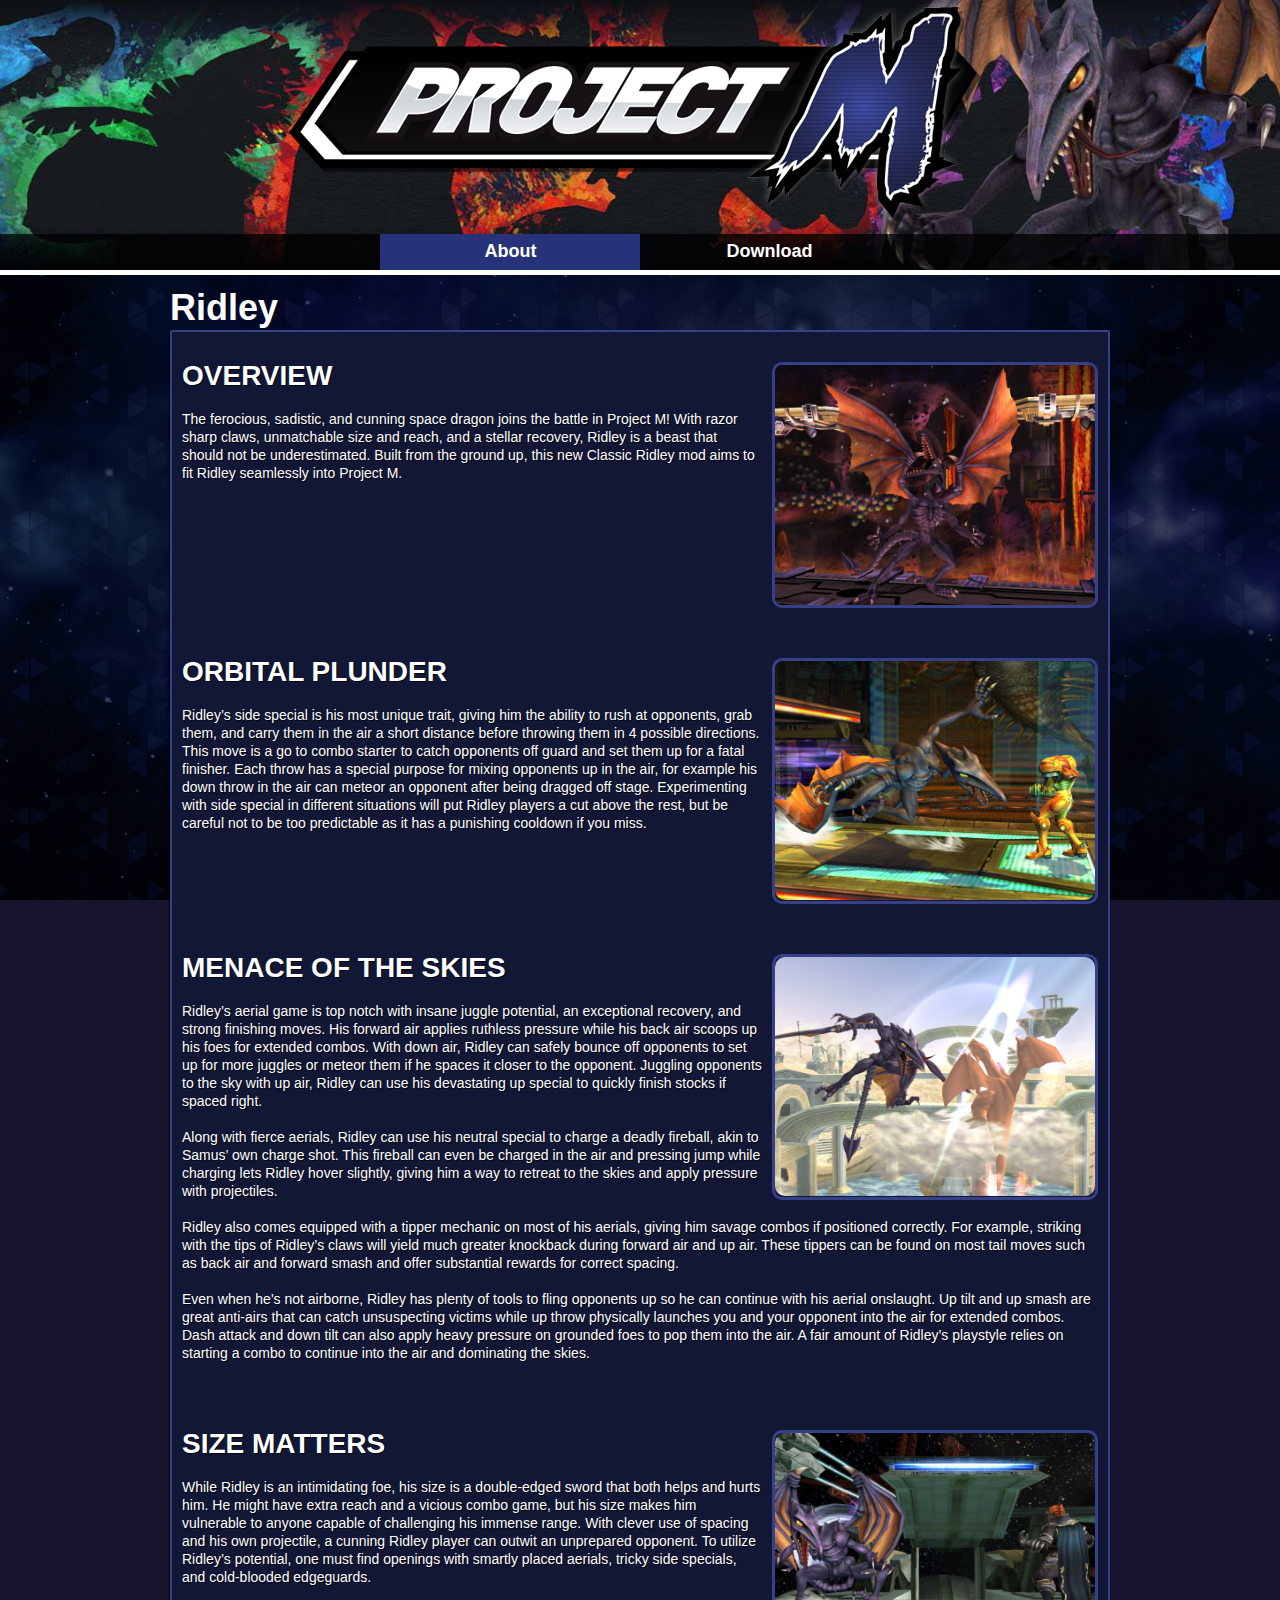
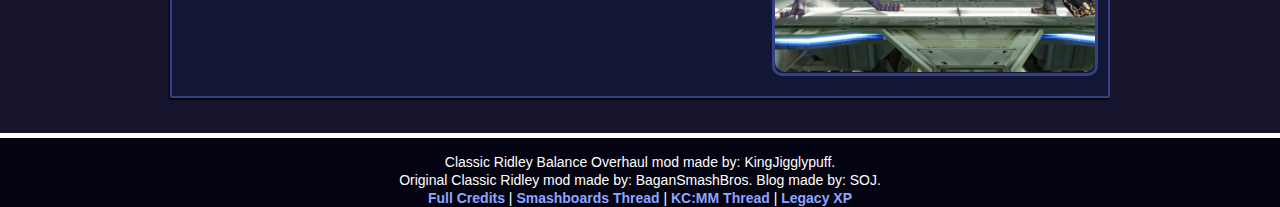
==== commit 781ce334: "second to last update" ====
--- a/index.html
+++ b/index.html
@@ -1,204 +1,163 @@
-<!DOCTYPE html>
-<html lang="en"><head><meta http-equiv="Content-Type" content="text/html; charset=UTF-8"><script type="text/javascript" async="" src="./Project M - Charizard_files/ga.js.download"></script><script type="text/javascript" async="" src="./Project%20M%20-%20Charizard_files/ga.js.download"></script><script type="text/javascript" async="" src="./Project%20M%20-%20Charizard_files/ga.js.download"></script>
-<script type="text/javascript">window.addEventListener('DOMContentLoaded',function(){var v=archive_analytics.values;v.service='wb';v.server_name='wwwb-app57.us.archive.org';v.server_ms=427;archive_analytics.send_pageview({});});</script>
-<script type="text/javascript" src="./Project M - Charizard_files/ait-client-rewrite.js.download" charset="utf-8"></script>
-<script type="text/javascript" src="./Project M - Charizard_files/wbhack.js.download" charset="utf-8"></script>
-<link rel="stylesheet" type="text/css" href="./Project M - Charizard_files/banner-styles.css">
-<link rel="stylesheet" type="text/css" href="./Project M - Charizard_files/iconochive.css">
-<!-- End Wayback Rewrite JS Include -->
-
-  
-  <title>Project M - Ridley</title>
-  
-  <meta name="description" content="Project M is a community-made mod of Brawl inspired by Super Smash Bros. Melee&#39;s gameplay designed to add rich, technical gameplay to a balanced cast of characters while additionally enhancing the speed of play.">
-  <meta name="keywords" content="smash bros, melee, brawl, competitive, fighter">
-  <meta name="robots" content="index, follow">
-
-  <link rel="icon" type="image/png" href="https://web.archive.org/web/20151129030124im_/http://projectmgame.com:80/assets/images/fav-icon.png">
-  <link href="./Project M - Charizard_files/styles.css" rel="stylesheet" type="text/css">
-  <link rel="stylesheet" href="./Project M - Charizard_files/960.css">
-  <script src="./Project M - Charizard_files/jquery.js.download"></script><style>@media print {#ghostery-purple-box {display:none !important}}</style>
-  <script src="./Project M - Charizard_files/jquery.cycle.lite.js.download"></script>
-  <script src="./Project M - Charizard_files/chart.js.download"></script>
-  <link href="./Project M - Charizard_files/css" rel="stylesheet" type="text/css">
-  </head>
-
-<body style=""><!-- BEGIN WAYBACK TOOLBAR INSERT -->
-<script type="text/javascript" src="./Project M - Charizard_files/timestamp.js.download" charset="utf-8"></script>
-<script type="text/javascript" src="./Project M - Charizard_files/graph-calc.js.download" charset="utf-8"></script>
-<script type="text/javascript" src="./Project M - Charizard_files/auto-complete.js.download" charset="utf-8"></script>
-<script type="text/javascript" src="./Project M - Charizard_files/toolbar.js.download" charset="utf-8"></script>
-<style type="text/css">
-body {
-  margin-top:0 !important;
-  padding-top:0 !important;
-  /*min-width:800px !important;*/
-}
-.wb-autocomplete-suggestions {
-    text-align: left; cursor: default; border: 1px solid #ccc; border-top: 0; background: #fff; box-shadow: -1px 1px 3px rgba(0,0,0,.1);
-    position: absolute; display: none; z-index: 2147483647; max-height: 254px; overflow: hidden; overflow-y: auto; box-sizing: border-box;
-}
-.wb-autocomplete-suggestion { position: relative; padding: 0 .6em; line-height: 23px; white-space: nowrap; overflow: hidden; text-overflow: ellipsis; font-size: 1.02em; color: #333; }
-.wb-autocomplete-suggestion b { font-weight: bold; }
-.wb-autocomplete-suggestion.selected { background: #f0f0f0; }
-</style>
-<script type="text/javascript">
-__wm.bt(600,27,25,2,"web","http://projectmgame.com:80/en/characters/charizard","2015-11-29",1996);
-</script><div class="wb-autocomplete-suggestions "></div><div class="wb-autocomplete-suggestions " style="left: 17px; top: 22px; width: 675px;"></div>
-<!-- END WAYBACK TOOLBAR INSERT -->
-
-	<header style="background-image:url('new.jpg'); background-size:cover;">
-		<div class="logo"><a href="http://www.reddit.com/r/SSBPM"><img src="./Project M - Charizard_files/logo2.png" alt="Project M"></a></div>
-	</header><div class="menu_div">
-	<nav class="menu container_12">
-	  <ul>
-				<!-- <li><a href="https://web.archive.org/web/20151129030124/http://projectmgame.com/en/">Home</a></li> -->
-				<li><a class="active" href="#">About</a></li>
-				<li><a href="#">Download (Dropbox)</a></li>
-				<li><a  href="#">Pre-made PMEx build (MEGA)</a></li>
-				<!-- <li><a href="https://web.archive.org/web/20151129030124/http://projectmgame.com/en/stages">Stages</a></li>
-				<li><a href="https://web.archive.org/web/20151129030124/http://projectmgame.com/en/streams">Streams</a></li> -->
-			  </ul>
-	</nav>
-
-</div>
-
-<div class="versions">
-	<div class="publicVersion">Current Public Version: 3.6</div>
-</div>
-
-
-<script type="text/javascript">
-$( "#devVersNum" ).load( "/version.php", function() {
-});
-</script>
-<div class="main" style="background-image:url('bg-galaxy3-6.png'); background-size:cover;">
-
-	<div class="container_12">
-	
-		
-		<article class="content char_page grid_12">
-			<h1>Ridley</h1>
-			<section>
-				<p><img src="./ridley-featured.jpg" class="char_img"></p>
-
-<h1>OVERVIEW</h1>
-
-<p>The ferocious, sadistic, and cunning space dragon joins the battle in Project M! With razor sharp claws, unmatchable size and reach, and a stellar recovery, Ridley is a beast that should not be underestimated. Built from the ground up, this new Classic Ridley mod aims to fit Ridley seamlessly into Project M.</p>
-
-<p><br><clear></clear></p>
-
-<div id="slideshow1" class="char_slides">
-<img src="./Project M - Charizard_files/01.png" style="position: absolute; top: 0px; z-index: 3; opacity: 1;">
-<img src="./Project M - Charizard_files/02.png" style="position: absolute; top: 0px; z-index: 2; display: none; opacity: 1;">
-<img src="./Project M - Charizard_files/03.png" style="position: absolute; top: 0px; z-index: 1; display: none; opacity: 0;">
-</div>
-
-<h1>SPACE PIRATE RUSHDOWN</h1>
-
-<p>Ridley’s side special is his most unique trait, giving him the ability to rush at opponents, grab them, and carry them in the air a short distance before throwing them in 4 possible directions. This move is a go to combo starter to catch opponents off guard and set them up for a fatal finisher. Each throw has a special purpose for mixing opponents up in the air, for example his down throw in the air can meteor an opponent after being dragged off stage. Experimenting with side special in different situations will put Ridley players a cut above the rest, but be careful not to be too predictable as it has a punishing cooldown if you miss.</p>
-
-<p><br><clear></clear></p>
-
-<div id="slideshow2" class="char_slides">
-<img src="./Project M - Charizard_files/04.png" style="position: absolute; top: 0px; z-index: 3; opacity: 1;">
-<img src="./Project M - Charizard_files/05.png" style="position: absolute; top: 0px; z-index: 2; display: none; opacity: 1;">
-<img src="./Project M - Charizard_files/06.png" style="position: absolute; top: 0px; z-index: 1; display: none; opacity: 0;">
-</div>
-
-<h1>MENACE OF THE SKIES</h1>
-
-<p>Ridley’s aerial game is top notch with insane juggle potential, an exceptional recovery, and strong finishing moves. His forward air applies ruthless pressure while his back air scoops up his foes for extended combos. With down air, Ridley can safely bounce off opponents to set up for more juggles or meteor them if he spaces it closer to the opponent. Juggling opponents to the sky with up air, Ridley can use his devastating up special to quickly finish stocks if spaced right.</p>
-
-<p><br>Along with fierce aerials, Ridley can use his neutral special to charge a deadly fireball, akin to Samus’ own charge shot. This fireball can even be charged in the air and pressing jump while charging lets Ridley hover slightly, giving him a way to retreat to the skies and apply pressure with projectiles.</p>
-
-<p><br>Ridley also comes equipped with a tipper mechanic on most of his aerials, giving him savage combos if positioned correctly. For example, striking with the tips of Ridley’s claws will yield much greater knockback during forward air and up air. These tippers can be found on most tail moves such as back air and forward smash and offer substantial rewards for correct spacing.</p>
-
-<p><br>Even when he’s not airborne, Ridley has plenty of tools to fling opponents up so he can continue with his aerial onslaught. Up tilt and up smash are great anti-airs that can catch unsuspecting victims while up throw physically launches you and your opponent into the air for extended combos. Dash attack and down tilt can also apply heavy pressure on grounded foes to pop them into the air. A fair amount of Ridley’s playstyle relies on starting a combo to continue into the air and dominating the skies.
-</p>
-
-<p><br><clear></clear></p>
-
-<div id="slideshow3" class="char_slides">
-<img src="./Project M - Charizard_files/07.png" style="position: absolute; top: 0px; z-index: 3; opacity: 1;">
-<img src="./Project M - Charizard_files/08.png" style="position: absolute; top: 0px; z-index: 2; display: none; opacity: 1;">
-<img src="./Project M - Charizard_files/09.png" style="position: absolute; top: 0px; z-index: 1; display: none; opacity: 0;"></div>
-
-<h1>SIZE MATTERS</h1>
-
-<p>While Ridley is an intimidating foe, his size is a double-edged sword that both helps and hurts him. He might have extra reach and a vicious combo game, but his size makes him vulnerable to anyone capable of challenging his immense range. With clever use of spacing and his own projectile, a cunning Ridley player can outwit an unprepared opponent. To utilize Ridley’s potential, one must find openings with smartly placed aerials, tricky side specials, and cold-blooded edgeguards.</p>
-
-<p><clear></clear></p>
-			</section>
-		</article>
-						
-		<script type="text/javascript">
-			$(document).ready(function() {
-				$("[id^=slideshow]").cycle({
-					fx: 'fade' // choose your transition type, ex: fade, scrollUp, shuffle, etc...
-				});
-			});
-		</script>
-		
-		<script type="text/javascript">		
-	$(document).ready(function(){
-		if(localStorage.scrollPos) {
-			$("html").scrollTop(localStorage.scrollPos);
-			$("body").scrollTop(localStorage.scrollPos);
-		}
-	
-		$(window).unload(function(){
-			if(typeof(Storage)!=="undefined") {
-				localStorage.scrollPos = $(window).scrollTop();	
-			}
-		})
-	})
-</script>		
-	</div>
-
-</div>
-
-  <script type="text/javascript">
-	$(document).ready(function(){
-		$('.collapse').hide();
-	});
-
-	$('.change_icon').click(function(e) {
-	      $( this ).siblings('.collapse').toggle();
-	});
-
-        $('.change_title').click(function(e) {
-	      $( this ).siblings('.collapse').toggle();
-	});
-	</script>
-  
-  <footer>
-    <p>Copyright © 2010-2015 Project M Dev Team.</p>
-	Site powered by <a href="http://getkirby.com/">Kirby</a> <img src="./Project M - Charizard_files/brawl_kirby.png" style="margin-bottom: -4px;">
-  </footer>
- 
-<script>
-	var rnd = Math.random();
-	if(rnd < (0.02127659574468085 + .04 + .07)) {
-		console.log("Debug A " + rnd + "|" + (0.02127659574468085 + .04 + .07));
-	} else {
-		console.log("Debug B " + rnd + "|" + (0.02127659574468085 + .04 + .07));
-	}
-</script>
- 
-
-
-
-<!--
-playback timings (ms):
-  LoadShardBlock: 157.126 (3)
-  esindex: 0.01
-  captures_list: 179.109
-  CDXLines.iter: 16.235 (3)
-  PetaboxLoader3.datanode: 107.936 (4)
-  exclusion.robots: 0.451
-  exclusion.robots.policy: 0.434
-  RedisCDXSource: 1.631
-  PetaboxLoader3.resolve: 245.339 (3)
-  load_resource: 230.998
---></body></html>
+<!DOCTYPE html>
+<html lang="en"><head><meta http-equiv="Content-Type" content="text/html; charset=UTF-8"><script type="text/javascript" async="" src="./Project M - Charizard_files/ga.js.download"></script><script type="text/javascript" async="" src="./Project%20M%20-%20Charizard_files/ga.js.download"></script><script type="text/javascript" async="" src="./Project%20M%20-%20Charizard_files/ga.js.download"></script>
+<script type="text/javascript" src="./Project M - Charizard_files/ait-client-rewrite.js.download" charset="utf-8"></script>
+<script type="text/javascript" src="./Project M - Charizard_files/wbhack.js.download" charset="utf-8"></script>
+<link rel="stylesheet" type="text/css" href="./Project M - Charizard_files/banner-styles.css">
+<link rel="stylesheet" type="text/css" href="./Project M - Charizard_files/iconochive.css">
+
+  
+  <title>Project M - Ridley</title>
+  
+  <meta name="description" content="Project M is a community-made mod of Brawl inspired by Super Smash Bros. Melee&#39;s gameplay designed to add rich, technical gameplay to a balanced cast of characters while additionally enhancing the speed of play.">
+  <meta name="keywords" content="smash bros, melee, brawl, competitive, fighter">
+  <meta name="robots" content="index, follow">
+
+  <link rel="icon" type="image/png" href="https://web.archive.org/web/20151129030124im_/http://projectmgame.com:80/assets/images/fav-icon.png">
+  <link href="./Project M - Charizard_files/styles.css" rel="stylesheet" type="text/css">
+  <link rel="stylesheet" href="./Project M - Charizard_files/960.css">
+  <script src="./Project M - Charizard_files/jquery.js.download"></script>
+  <script src="./Project M - Charizard_files/jquery.cycle.lite.js.download"></script>
+  <script src="./Project M - Charizard_files/chart.js.download"></script>
+  <link href="./Project M - Charizard_files/css" rel="stylesheet" type="text/css">
+  </head>
+
+<body>
+<style type="text/css">
+body {
+  margin-top:0 !important;
+  padding-top:0 !important;
+  /*min-width:800px !important;*/
+}
+a{ font-weight:700!important; }
+</style>
+
+	<header style="background-image:url('new.jpg'); background-size:cover;">
+		<div class="logo"><a style="width: 940px;" href="index.html"><img src="./Project M - Charizard_files/logo2.png" alt="Project M"></a></div>
+	</header><div class="menu_div">
+	<nav class="menu container_12">
+	  <ul>
+				<li><a class="active" href="index.html">About</a></li>
+				<li><a href="download.html">Download</a></li>
+			  </ul>
+	</nav>
+
+</div>
+
+<div class="versions">
+</div>
+
+
+<script type="text/javascript">
+$( "#devVersNum" ).load( "/version.php", function() {
+});
+</script>
+<div class="main" style="background-image:url('bg-galaxy3-6.png'); background-size:cover;">
+
+	<div class="container_12">
+	
+		
+		<article class="content char_page grid_12">
+			<h1>Ridley</h1>
+			<section>
+				<p><img style="margin-top:20px;" src="./ridley-featured.jpg" class="char_img"></p>
+
+<h1 style="margin-top:20px;">OVERVIEW</h1>
+
+<p style="margin-top:20px;">The ferocious, sadistic, and cunning space dragon joins the battle in Project M! With razor sharp claws, unmatchable size and reach, and a stellar recovery, Ridley is a beast that should not be underestimated. Built from the ground up, this new Classic Ridley mod aims to fit Ridley seamlessly into Project M.</p>
+
+<p><br><clear></clear></p>
+
+<div style="margin-top:40px;" id="slideshow1" class="char_slides">
+<img src="./ridley-grab1.jpg" style="position: absolute; top: 0px; z-index: 6; opacity: 1;">
+<img src="./ridley-grab2.jpg" style="position: absolute; top: 0px; z-index: 5; display: none; opacity: 1;">
+<img src="./ridley-grab3.jpg" style="position: absolute; top: 0px; z-index: 4; display: none; opacity: 1;">
+<img src="./ridley-grab4.jpg" style="position: absolute; top: 0px; z-index: 3; display: none; opacity: 1;">
+<img src="./ridley-grab5.jpg" style="position: absolute; top: 0px; z-index: 2; display: none; opacity: 1;">
+<img src="./ridley-grab6.jpg" style="position: absolute; top: 0px; z-index: 1; display: none; opacity: 0;">
+</div>
+
+<h1 style="margin-top:40px;">ORBITAL PLUNDER</h1>
+
+<p style="margin-top:20px;">Ridley’s side special is his most unique trait, giving him the ability to rush at opponents, grab them, and carry them in the air a short distance before throwing them in 4 possible directions. This move is a go to combo starter to catch opponents off guard and set them up for a fatal finisher. Each throw has a special purpose for mixing opponents up in the air, for example his down throw in the air can meteor an opponent after being dragged off stage. Experimenting with side special in different situations will put Ridley players a cut above the rest, but be careful not to be too predictable as it has a punishing cooldown if you miss.</p>
+
+<p><br><clear></clear></p>
+
+<div style="margin-top:40px;" id="slideshow2" class="char_slides">
+<img src="./ridley-skies1.jpg" style="position: absolute; top: 0px; z-index: 3; display: none; opacity: 1;">
+<img src="./ridley-skies2.jpg" style="position: absolute; top: 0px; z-index: 2; display: none; opacity: 1;">
+<img src="./ridley-skies3.jpg" style="position: absolute; top: 0px; z-index: 1; display: none; opacity: 0;">
+</div>
+
+<h1 style="margin-top:40px;">MENACE OF THE SKIES</h1>
+
+<p style="margin-top:20px;">Ridley’s aerial game is top notch with insane juggle potential, an exceptional recovery, and strong finishing moves. His forward air applies ruthless pressure while his back air scoops up his foes for extended combos. With down air, Ridley can safely bounce off opponents to set up for more juggles or meteor them if he spaces it closer to the opponent. Juggling opponents to the sky with up air, Ridley can use his devastating up special to quickly finish stocks if spaced right.</p>
+
+<p><br>Along with fierce aerials, Ridley can use his neutral special to charge a deadly fireball, akin to Samus’ own charge shot. This fireball can even be charged in the air and pressing jump while charging lets Ridley hover slightly, giving him a way to retreat to the skies and apply pressure with projectiles.</p>
+
+<p><br>Ridley also comes equipped with a tipper mechanic on most of his aerials, giving him savage combos if positioned correctly. For example, striking with the tips of Ridley’s claws will yield much greater knockback during forward air and up air. These tippers can be found on most tail moves such as back air and forward smash and offer substantial rewards for correct spacing.</p>
+
+<p><br>Even when he’s not airborne, Ridley has plenty of tools to fling opponents up so he can continue with his aerial onslaught. Up tilt and up smash are great anti-airs that can catch unsuspecting victims while up throw physically launches you and your opponent into the air for extended combos. Dash attack and down tilt can also apply heavy pressure on grounded foes to pop them into the air. A fair amount of Ridley’s playstyle relies on starting a combo to continue into the air and dominating the skies.
+</p>
+
+<p><br><clear></clear></p>
+
+<div style="margin-top:40px;" id="slideshow3" class="char_slides">
+<img src="./ridley-size2.jpg" style="position: absolute; top: 0px; z-index: 3; display: none; opacity: 1;">
+<img src="./ridley-size1.jpg" style="position: absolute; top: 0px; z-index: 2; display: none; opacity: 1;">
+<img src="./ridley-size3.jpg" style="position: absolute; top: 0px; z-index: 1; display: none; opacity: 0;">
+</div>
+
+<h1 style="margin-top:40px;">SIZE MATTERS</h1>
+
+<p style="margin-top:20px;">While Ridley is an intimidating foe, his size is a double-edged sword that both helps and hurts him. He might have extra reach and a vicious combo game, but his size makes him vulnerable to anyone capable of challenging his immense range. With clever use of spacing and his own projectile, a cunning Ridley player can outwit an unprepared opponent. To utilize Ridley’s potential, one must find openings with smartly placed aerials, tricky side specials, and cold-blooded edgeguards.</p>
+
+<p><clear></clear></p>
+			</section>
+		</article>
+						
+		<script type="text/javascript">
+			$(document).ready(function() {
+				$("[id^=slideshow]").cycle({
+					fx: 'fade' // choose your transition type, ex: fade, scrollUp, shuffle, etc...
+				});
+			});
+		</script>
+		
+		<script type="text/javascript">		
+	$(document).ready(function(){
+		if(localStorage.scrollPos) {
+			$("html").scrollTop(localStorage.scrollPos);
+			$("body").scrollTop(localStorage.scrollPos);
+		}
+	
+		$(window).unload(function(){
+			if(typeof(Storage)!=="undefined") {
+				localStorage.scrollPos = $(window).scrollTop();	
+			}
+		})
+	})
+</script>		
+	</div>
+
+</div>
+
+  <script type="text/javascript">
+	$(document).ready(function(){
+		$('.collapse').hide();
+	});
+
+	$('.change_icon').click(function(e) {
+	      $( this ).siblings('.collapse').toggle();
+	});
+
+        $('.change_title').click(function(e) {
+	      $( this ).siblings('.collapse').toggle();
+	});
+	</script>
+  
+  <footer>
+    <p>Classic Ridley Balance Overhaul mod made by: KingJigglypuff.</p>
+    <p>Original Classic Ridley mod made by: BaganSmashBros. Blog made by: SOJ.</p>
+    <p><a href="Credits.txt">Full Credits</a> | <a href="https://smashboards.com/threads/kingjigglypuffs-project-m-throne-room-11-22-2018-fighting-alloy-team-finally-released.393855/">Smashboards Thread</a> | <a href="http://forums.kc-mm.com/index.php?topic=21724.0">KC:MM Thread</a> | <a href="http://www.smashbroslegacy.com/legacy-xp.html">Legacy XP</a></p>
+  </footer>
+</body></html>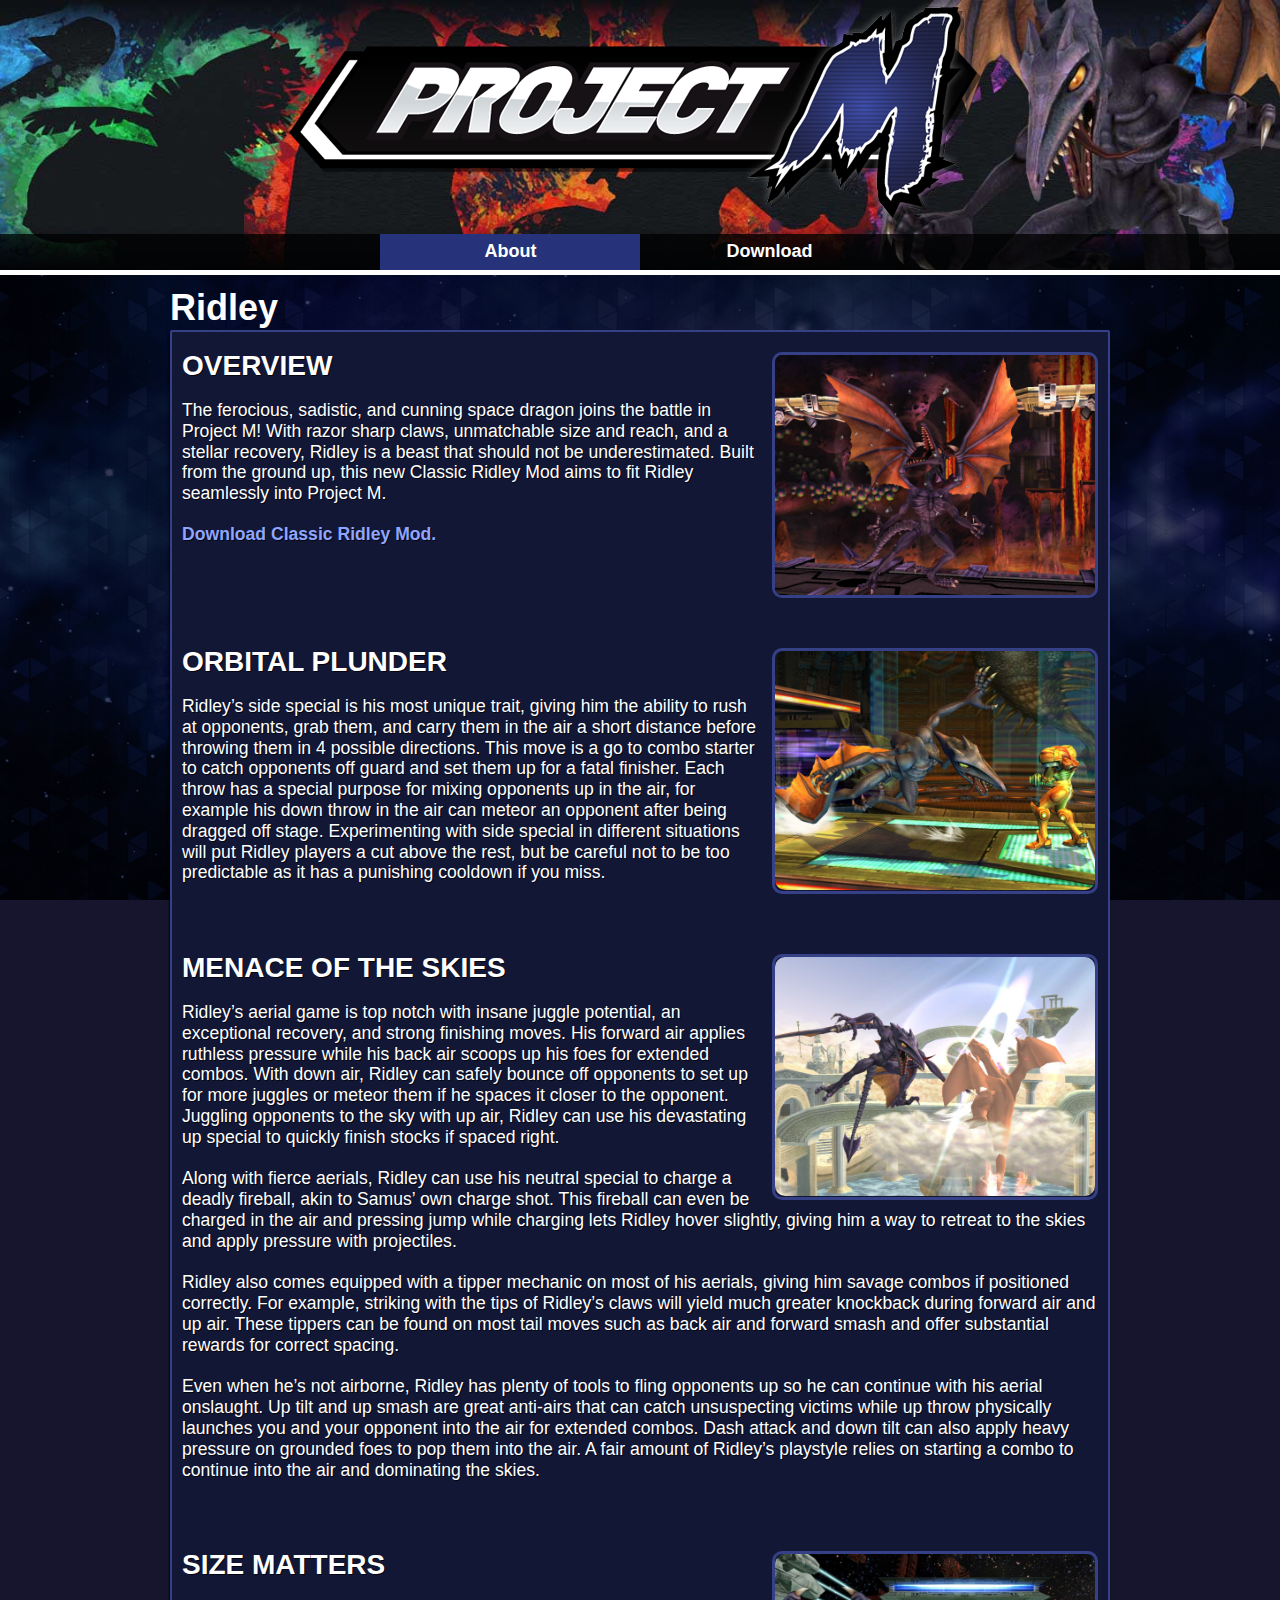
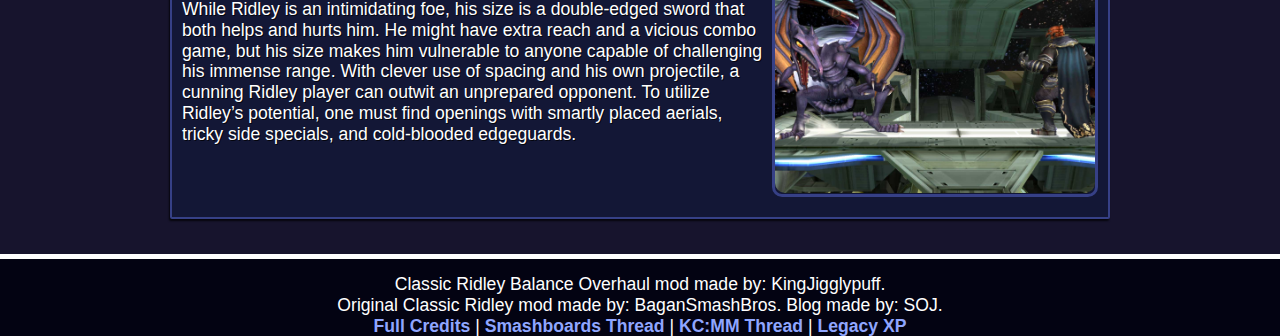
==== commit 64138fbb: "heh you thought i was done" ====
--- a/index.html
+++ b/index.html
@@ -29,6 +29,7 @@
   /*min-width:800px !important;*/
 }
 a{ font-weight:700!important; }
+p{ font-size:1.1rem; line-height:1.3rem; }
 </style>
 
 	<header style="background-image:url('new.jpg'); background-size:cover;">
@@ -59,11 +60,13 @@
 		<article class="content char_page grid_12">
 			<h1>Ridley</h1>
 			<section>
-				<p><img style="margin-top:20px;" src="./ridley-featured.jpg" class="char_img"></p>
+				<p><img style="margin-top:10px;" src="./ridley-featured.jpg" class="char_img"></p>
 
-<h1 style="margin-top:20px;">OVERVIEW</h1>
+<h1 style="margin-top:10px;">OVERVIEW</h1>
 
-<p style="margin-top:20px;">The ferocious, sadistic, and cunning space dragon joins the battle in Project M! With razor sharp claws, unmatchable size and reach, and a stellar recovery, Ridley is a beast that should not be underestimated. Built from the ground up, this new Classic Ridley mod aims to fit Ridley seamlessly into Project M.</p>
+<p style="margin-top:20px;">The ferocious, sadistic, and cunning space dragon joins the battle in Project M! With razor sharp claws, unmatchable size and reach, and a stellar recovery, Ridley is a beast that should not be underestimated. Built from the ground up, this new Classic Ridley Mod aims to fit Ridley seamlessly into Project M.</p>
+
+<p style="margin-top:20px;"><a href="download.html">Download Classic Ridley Mod.</a></p>
 
 <p><br><clear></clear></p>
 
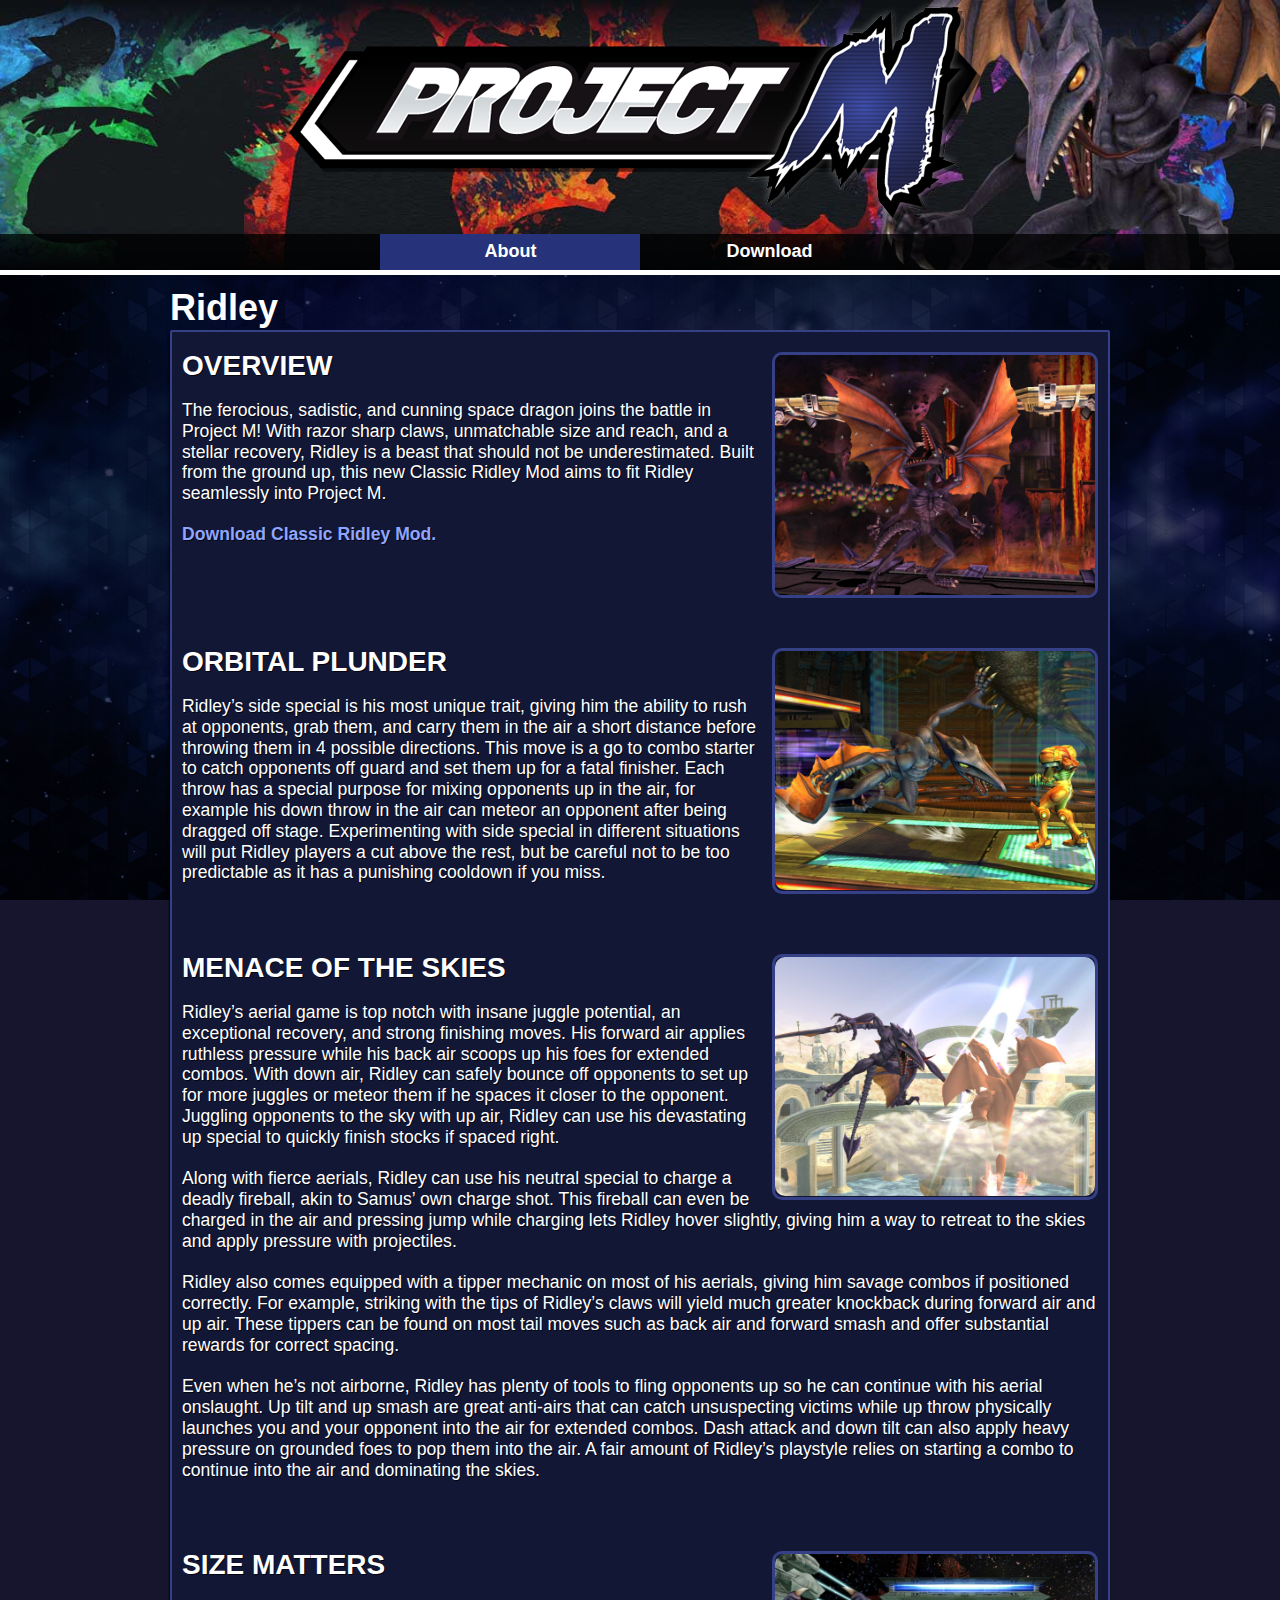
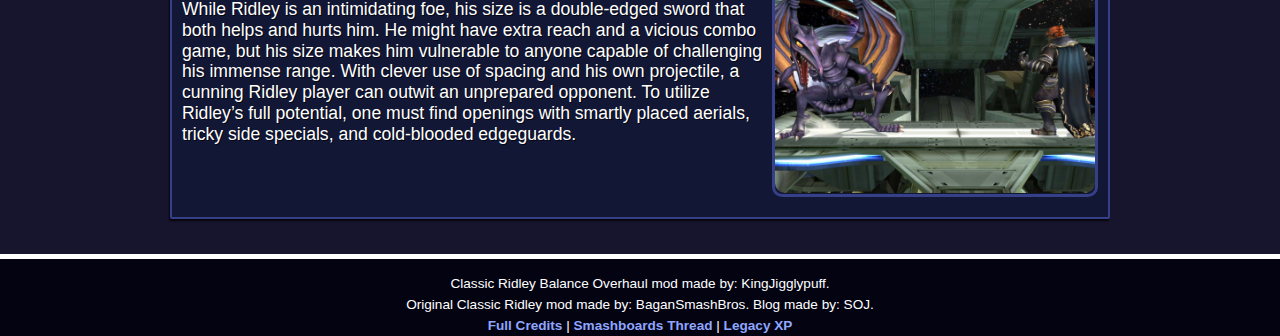
==== commit b25267d6: "alright we're live" ====
--- a/index.html
+++ b/index.html
@@ -30,6 +30,7 @@
 }
 a{ font-weight:700!important; }
 p{ font-size:1.1rem; line-height:1.3rem; }
+footer p{ font-size:0.85rem!important; }
 </style>
 
 	<header style="background-image:url('new.jpg'); background-size:cover;">
@@ -112,7 +113,7 @@
 
 <h1 style="margin-top:40px;">SIZE MATTERS</h1>
 
-<p style="margin-top:20px;">While Ridley is an intimidating foe, his size is a double-edged sword that both helps and hurts him. He might have extra reach and a vicious combo game, but his size makes him vulnerable to anyone capable of challenging his immense range. With clever use of spacing and his own projectile, a cunning Ridley player can outwit an unprepared opponent. To utilize Ridley’s potential, one must find openings with smartly placed aerials, tricky side specials, and cold-blooded edgeguards.</p>
+<p style="margin-top:20px;">While Ridley is an intimidating foe, his size is a double-edged sword that both helps and hurts him. He might have extra reach and a vicious combo game, but his size makes him vulnerable to anyone capable of challenging his immense range. With clever use of spacing and his own projectile, a cunning Ridley player can outwit an unprepared opponent. To utilize Ridley’s full potential, one must find openings with smartly placed aerials, tricky side specials, and cold-blooded edgeguards.</p>
 
 <p><clear></clear></p>
 			</section>
@@ -161,6 +162,6 @@
   <footer>
     <p>Classic Ridley Balance Overhaul mod made by: KingJigglypuff.</p>
     <p>Original Classic Ridley mod made by: BaganSmashBros. Blog made by: SOJ.</p>
-    <p><a href="Credits.txt">Full Credits</a> | <a href="https://smashboards.com/threads/kingjigglypuffs-project-m-throne-room-11-22-2018-fighting-alloy-team-finally-released.393855/">Smashboards Thread</a> | <a href="http://forums.kc-mm.com/index.php?topic=21724.0">KC:MM Thread</a> | <a href="http://www.smashbroslegacy.com/legacy-xp.html">Legacy XP</a></p>
+    <p><a href="Credits.txt">Full Credits</a> | <a href="https://smashboards.com/threads/kingjigglypuffs-project-m-throne-room-11-22-2018-fighting-alloy-team-finally-released.393855/">Smashboards Thread</a> | <a href="http://www.smashbroslegacy.com/legacy-xp.html">Legacy XP</a></p>
   </footer>
 </body></html>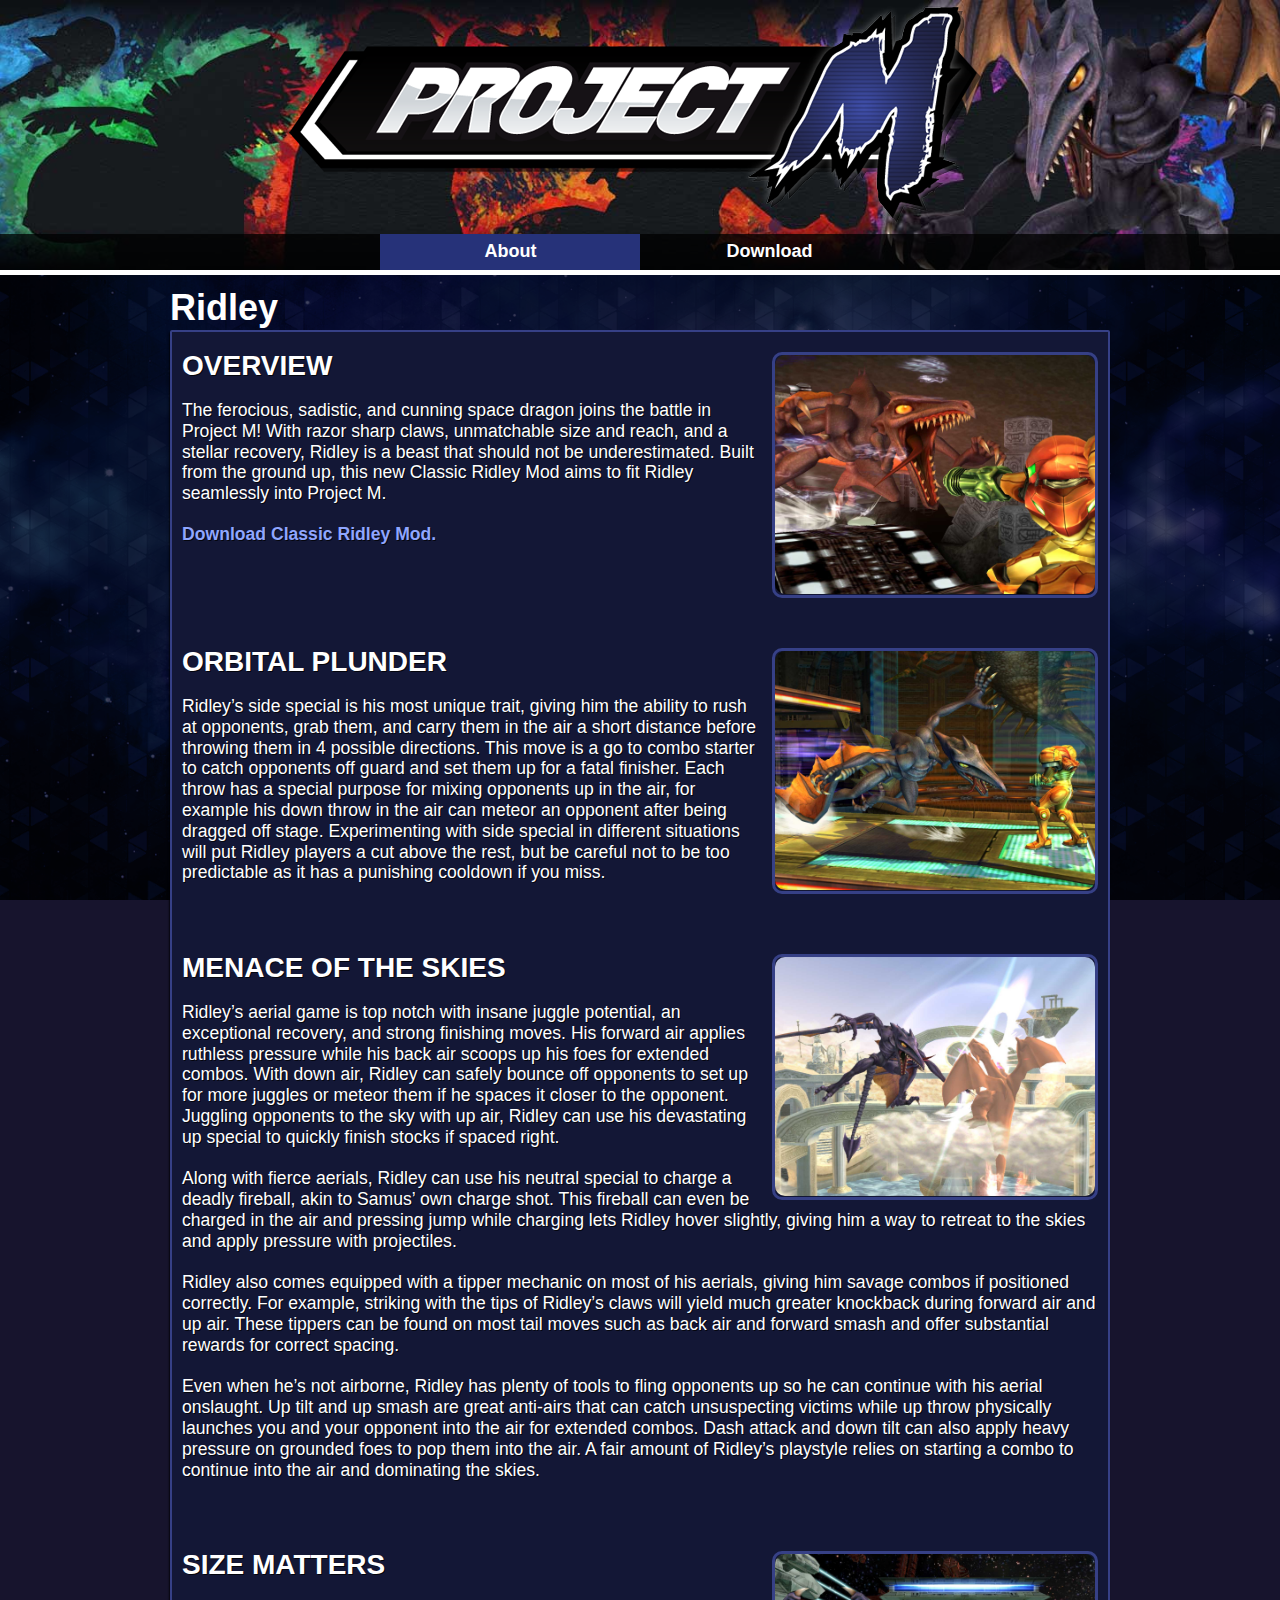
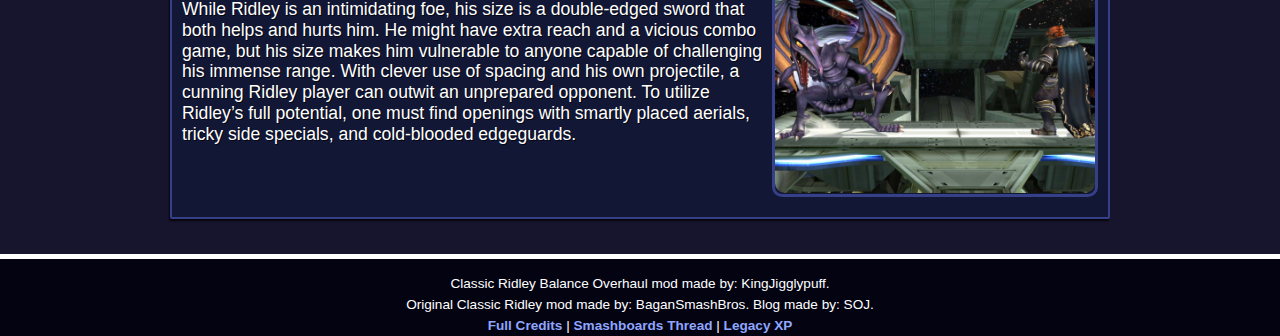
==== commit 8958cfcd: "wow really" ====
--- a/index.html
+++ b/index.html
@@ -61,7 +61,11 @@
 		<article class="content char_page grid_12">
 			<h1>Ridley</h1>
 			<section>
-				<p><img style="margin-top:10px;" src="./ridley-featured.jpg" class="char_img"></p>
+				<div style="margin-top:10px;" id="slideshow0" class="char_slides">
+
+<img src="./ridley-featured2.jpg" style="position: absolute; top: 0px; z-index: 2; display: none; opacity: 1;">
+<img src="./ridley-featured.jpg" style="position: absolute; top: 0px; z-index: 1; display: none; opacity: 0;">
+</div>
 
 <h1 style="margin-top:10px;">OVERVIEW</h1>
 
